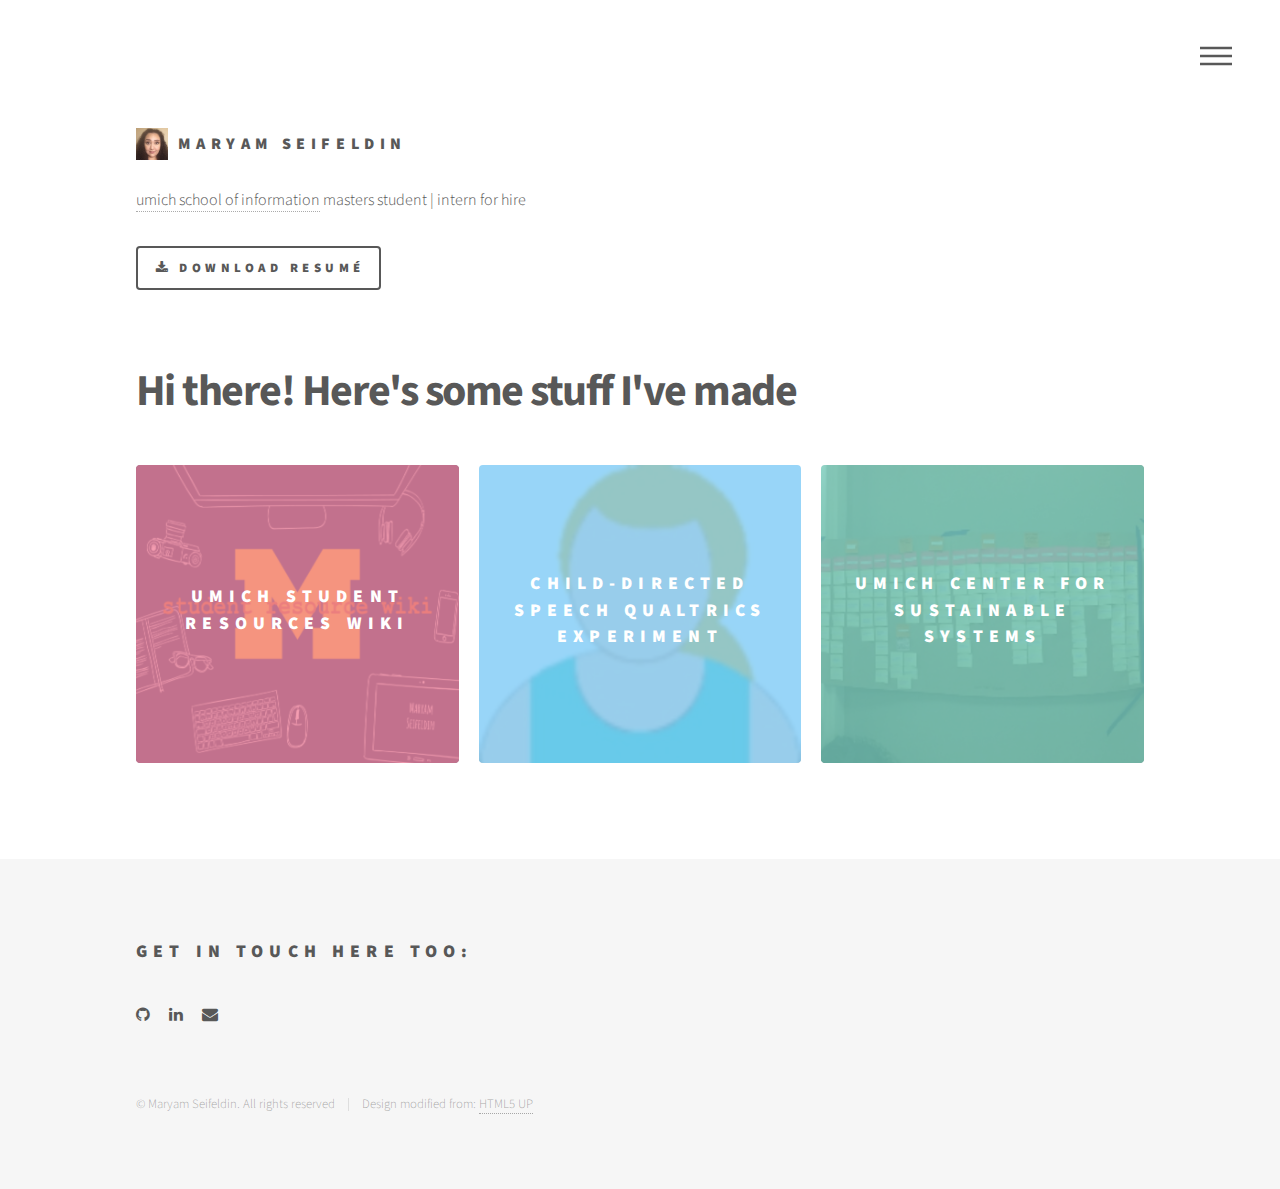
==== index.html @ 0b1c733e "cleanup" ====
<!DOCTYPE HTML>
<html lang="en">
	<head>
		<title>Maryam Seifeldin</title>
		<link rel="icon" href="images/headshot.ico" >
		<meta charset="utf-8" />
		<meta name="viewport" content="width=device-width, initial-scale=1, user-scalable=no" />
		<link rel="stylesheet" href="assets/css/main.css" />
		<noscript><link rel="stylesheet" href="assets/css/noscript.css" /></noscript>
	</head>
	<body class="is-preload">
		<!-- Wrapper -->
			<div id="wrapper">

				<!-- Header -->
					<header id="header">
						<div class="inner">

							<!-- Logo -->
								<a href="index.html" class="logo">
									<span class="symbol"><img src="images/headshot.jpg" alt="headshot of Maryam Seifeldin" /></span><span class="title">Maryam Seifeldin</span>
								</a>

							<!-- Nav -->
								<nav>
									<ul>
										<li><a href="#menu">Menu</a></li>
									</ul>
								</nav>

						</div>
					</header>

				<!-- Menu -->
					<nav id="menu">
						<h2>Menu</h2>
						<ul>
							<li><a href="index.html">Home</a></li>
							<li><a href="msticki.html">UMich Student Resources Wiki</a></li>
							<li><a href="qualtrics.html">Child-Directed Speech Qualtrics Experiment</a></li>
							<li><a href="contextual-inquiry.html">Umich Center For Sustainable Systems</a></li>
							<!-- <li><a href="elements.html">Elements</a></li> -->
						</ul>
					</nav>

				<!-- Main -->
					<div id="main">
						<div class="inner">
							<header>
								<p><a href="https://www.si.umich.edu/content/msi">umich school of information</a> masters student | intern for hire</p>
							</header>
							<header>
								<a href="docs/MaryamSeifeldinResume.pdf" class="button special icon fa-download">Download Resumé</a>
							</header>

					<h1>Hi there! Here's some stuff I've made<br /></h1>
							<section class="tiles">
								<article class="style1">
									<span class="image">
										<img src="images/MSticki.jpg" alt="image of University of Michigan Student Wiki prototype logo with decoration" />
									</span>
									<a href="msticki.html" target="_blank">
										<h2>UMich Student Resources Wiki</h2>
										<div class="content">
											<p>I designed a wiki to help students navigate their education.</p>
										</div>
									</a>
								</article>
								<article class="style2">
									<span class="image">
										<img src="images/girl2.jpg" alt="headshot image of illustrated girl icon" />
									</span>
									<a href="qualtrics.html" target="_blank">
										<h2>Child-Directed Speech Qualtrics Experiment</h2>
										<div class="content">
											<p>I designed an experiment in Qualtrics to test test how people process "kiddie talk" </p>
										</div>
									</a>
								</article>
								<article class="style3">
									<span class="image">
										<img src="images/affinitywall.jpg" alt="image of affinity wall, hierarchical organization of different colored sticky notes" />
									</span>
									<a href="contextual-inquiry.html" target="_blank">
										<h2>Umich Center For Sustainable Systems</h2>
										<div class="content">
											<p>I performed a contextual inquiry driven audit of a UMich research center with some fellow students</p>
										</div>
									</a>
								</article>
							</section>
						</div>
					</div>

				<!-- Footer -->
					<footer id="footer">
						<div class="inner">
							<section>
								<h2>Get in touch here too:</h2>
								<ul class="icons">
									<li><a href="https://github.com/mseifeldin" class="icon fa-github" aria-label= "github icon link"><span class="label">Github</span></a></li>
									<li><a href="https://www.linkedin.com/in/mseifeldin/" class="icon fa-linkedin" aria-label = "linkedin icon link"><span class="label">LinkedIn</span></a></li>
									<li><a href="mailto:mseifeld@umich.edu" class="icon fa-envelope" aria-label="email icon link"><span class="label">Email</span></a></li>
								</ul>
							</section>

							<ul class="copyright">
								<li>&copy; Maryam Seifeldin. All rights reserved</li><li>Design modified from: <a href="http://html5up.net">HTML5 UP</a></li>
							</ul>
						</div>
					</footer>

			</div>

		<!-- Scripts -->
			<script src="assets/js/jquery.min.js"></script>
			<script src="assets/js/browser.min.js"></script>
			<script src="assets/js/breakpoints.min.js"></script>
			<script src="assets/js/util.js"></script>
			<script src="assets/js/main.js"></script>

	</body>
</html>
---- assets/css/main.css ----
@import url(font-awesome.min.css);
@import url("https://fonts.googleapis.com/css?family=Source+Sans+Pro:300,700,900");

/*
	Phantom by HTML5 UP
	html5up.net | @ajlkn
	Free for personal and commercial use under the CCA 3.0 license (html5up.net/license)
*/

html, body, div, span, applet, object,
iframe, h1, h2, h3, h4, h5, h6, p, blockquote,
pre, a, abbr, acronym, address, big, cite,
code, del, dfn, em, img, ins, kbd, q, s, samp,
small, strike, strong, sub, sup, tt, var, b,
u, i, center, dl, dt, dd, ol, ul, li, fieldset,
form, label, legend, table, caption, tbody,
tfoot, thead, tr, th, td, article, aside,
canvas, details, embed, figure, figcaption,
footer, header, hgroup, menu, nav, output, ruby,
section, summary, time, mark, audio, video {
	margin: 0;
	padding: 0;
	border: 0;
	font-size: 100%;
	font: inherit;
	vertical-align: baseline;}

article, aside, details, figcaption, figure,
footer, header, hgroup, menu, nav, section {
	display: block;}

body {
	line-height: 1;
}

ol, ul {
	list-style: none;
}

blockquote, q {
	quotes: none;
}

	blockquote:before, blockquote:after, q:before, q:after {
		content: '';
		content: none;
	}

table {
	border-collapse: collapse;
	border-spacing: 0;
}

body {
	-webkit-text-size-adjust: none;
}

mark {
	background-color: transparent;
	color: inherit;
}

input::-moz-focus-inner {
	border: 0;
	padding: 0;
}

input, select, textarea {
	-moz-appearance: none;
	-webkit-appearance: none;
	-ms-appearance: none;
	appearance: none;
}
}
.offpage {
    position: absolute;
    left: -1000px;
}

/* Basic */

	@-ms-viewport {
		width: device-width;
	}

	body {
		-ms-overflow-style: scrollbar;
	}

	@media screen and (max-width: 480px) {

		html, body {
			min-width: 320px;
		}

	}

	html {
		box-sizing: border-box;
	}

	*, *:before, *:after {
		box-sizing: inherit;
	}

	body {
		background: #ffffff;
	}

		body.is-preload *, body.is-preload *:before, body.is-preload *:after {
			-moz-animation: none !important;
			-webkit-animation: none !important;
			-ms-animation: none !important;
			animation: none !important;
			-moz-transition: none !important;
			-webkit-transition: none !important;
			-ms-transition: none !important;
			transition: none !important;
		}

/* Type */

	body, input, select, textarea {
		color: #585858;
		font-family: "Source Sans Pro", Helvetica, sans-serif;
		font-size: 16pt;
		font-weight: 300;
		line-height: 1.75;
	}

		@media screen and (max-width: 1680px) {

			body, input, select, textarea {
				font-size: 14pt;
			}

		}

		@media screen and (max-width: 1280px) {

			body, input, select, textarea {
				font-size: 12pt;
			}

		}

	a {
		-moz-transition: border-bottom-color 0.2s ease, color 0.2s ease;
		-webkit-transition: border-bottom-color 0.2s ease, color 0.2s ease;
		-ms-transition: border-bottom-color 0.2s ease, color 0.2s ease;
		transition: border-bottom-color 0.2s ease, color 0.2s ease;
		text-decoration: none;
		color: #585858;
		border-bottom: dotted 1px rgba(88, 88, 88, 0.5);
	}

		a:hover {
			border-bottom-color: transparent;
			color: #f2849e !important;
		}

	strong, b {
		font-weight: 900;
	}

	em, i {
		font-style: italic;
	}

	p {
		margin: 0 0 2em 0;
	}

	h1 {
		font-size: 2.75em;
		font-weight: 700;
		line-height: 1.3;
		margin: 0 0 1em 0;
		letter-spacing: -0.035em;
	}

		h1 a {
			color: inherit;
		}

		@media screen and (max-width: 736px) {

			h1 {
				font-size: 2em;
				margin: 0 0 1em 0;
			}

		}

		@media screen and (max-width: 360px) {

			h1 {
				font-size: 1.75em;
			}

		}

	h2, h3, h4, h5, h6 {
		font-weight: 900;
		line-height: 1.5;
		margin: 0 0 2em 0;
		text-transform: uppercase;
		letter-spacing: 0.35em;
	}

		h2 a, h3 a, h4 a, h5 a, h6 a {
			color: inherit;
		}

	h2 {
		font-size: 1.1em;
	}

	h3 {
		font-size: 1em;
	}

	h4 {
		font-size: 0.8em;
	}

	h5 {
		font-size: 0.8em;
	}

	h6 {
		font-size: 0.8em;
	}

	@media screen and (max-width: 980px) {

		h1 br, h2 br, h3 br, h4 br, h5 br, h6 br {
			display: none;
		}

	}

	@media screen and (max-width: 736px) {

		h2 {
			font-size: 1em;
		}

		h3 {
			font-size: 0.8em;
		}

	}

	sub {
		font-size: 0.8em;
		position: relative;
		top: 0.5em;
	}

	sup {
		font-size: 0.8em;
		position: relative;
		top: -0.5em;
	}

	blockquote {
		border-left: solid 4px #c9c9c9;
		font-style: italic;
		margin: 0 0 2em 0;
		padding: 0.5em 0 0.5em 2em;
	}

	code {
		background: rgba(144, 144, 144, 0.075);
		border-radius: 4px;
		border: solid 1px #c9c9c9;
		font-family: "Courier New", monospace;
		font-size: 0.9em;
		margin: 0 0.25em;
		padding: 0.25em 0.65em;
	}

	pre {
		-webkit-overflow-scrolling: touch;
		font-family: "Courier New", monospace;
		font-size: 0.9em;
		margin: 0 0 2em 0;
	}

		pre code {
			display: block;
			line-height: 1.75;
			padding: 1em 1.5em;
			overflow-x: auto;
		}

	hr {
		border: 0;
		border-bottom: solid 1px #c9c9c9;
		margin: 2em 0;
	}

		hr.major {
			margin: 3em 0;
		}

	.align-left {
		text-align: left;
	}

	.align-center {
		text-align: center;
	}

	.align-right {
		text-align: right;
	}

/* Row */

	.row {
		display: flex;
		flex-wrap: wrap;
		box-sizing: border-box;
		align-items: stretch;
	}

		.row > * {
			box-sizing: border-box;
		}

		.row.gtr-uniform > * > :last-child {
			margin-bottom: 0;
		}

		.row.aln-left {
			justify-content: flex-start;
		}

		.row.aln-center {
			justify-content: center;
		}

		.row.aln-right {
			justify-content: flex-end;
		}

		.row.aln-top {
			align-items: flex-start;
		}

		.row.aln-middle {
			align-items: center;
		}

		.row.aln-bottom {
			align-items: flex-end;
		}

		.row > .imp {
			order: -1;
		}

		.row > .col-1 {
			width: 8.3333333333%;
		}

		.row > .off-1 {
			margin-left: 8.3333333333%;
		}

		.row > .col-2 {
			width: 16.6666666667%;
		}

		.row > .off-2 {
			margin-left: 16.6666666667%;
		}

		.row > .col-3 {
			width: 25%;
		}

		.row > .off-3 {
			margin-left: 25%;
		}

		.row > .col-4 {
			width: 33.3333333333%;
		}

		.row > .off-4 {
			margin-left: 33.3333333333%;
		}

		.row > .col-5 {
			width: 41.6666666667%;
		}

		.row > .off-5 {
			margin-left: 41.6666666667%;
		}

		.row > .col-6 {
			width: 50%;
		}

		.row > .off-6 {
			margin-left: 50%;
		}

		.row > .col-7 {
			width: 58.3333333333%;
		}

		.row > .off-7 {
			margin-left: 58.3333333333%;
		}

		.row > .col-8 {
			width: 66.6666666667%;
		}

		.row > .off-8 {
			margin-left: 66.6666666667%;
		}

		.row > .col-9 {
			width: 75%;
		}

		.row > .off-9 {
			margin-left: 75%;
		}

		.row > .col-10 {
			width: 83.3333333333%;
		}

		.row > .off-10 {
			margin-left: 83.3333333333%;
		}

		.row > .col-11 {
			width: 91.6666666667%;
		}

		.row > .off-11 {
			margin-left: 91.6666666667%;
		}

		.row > .col-12 {
			width: 100%;
		}

		.row > .off-12 {
			margin-left: 100%;
		}

		.row.gtr-0 {
			margin-top: 0;
			margin-left: 0em;
		}

			.row.gtr-0 > * {
				padding: 0 0 0 0em;
			}

			.row.gtr-0.gtr-uniform {
				margin-top: 0em;
			}

				.row.gtr-0.gtr-uniform > * {
					padding-top: 0em;
				}

		.row.gtr-25 {
			margin-top: 0;
			margin-left: -0.5em;
		}

			.row.gtr-25 > * {
				padding: 0 0 0 0.5em;
			}

			.row.gtr-25.gtr-uniform {
				margin-top: -0.5em;
			}

				.row.gtr-25.gtr-uniform > * {
					padding-top: 0.5em;
				}

		.row.gtr-50 {
			margin-top: 0;
			margin-left: -1em;
		}

			.row.gtr-50 > * {
				padding: 0 0 0 1em;
			}

			.row.gtr-50.gtr-uniform {
				margin-top: -1em;
			}

				.row.gtr-50.gtr-uniform > * {
					padding-top: 1em;
				}

		.row {
			margin-top: 0;
			margin-left: -2em;
		}

			.row > * {
				padding: 0 0 0 2em;
			}

			.row.gtr-uniform {
				margin-top: -2em;
			}

				.row.gtr-uniform > * {
					padding-top: 2em;
				}

		.row.gtr-150 {
			margin-top: 0;
			margin-left: -3em;
		}

			.row.gtr-150 > * {
				padding: 0 0 0 3em;
			}

			.row.gtr-150.gtr-uniform {
				margin-top: -3em;
			}

				.row.gtr-150.gtr-uniform > * {
					padding-top: 3em;
				}

		.row.gtr-200 {
			margin-top: 0;
			margin-left: -4em;
		}

			.row.gtr-200 > * {
				padding: 0 0 0 4em;
			}

			.row.gtr-200.gtr-uniform {
				margin-top: -4em;
			}

				.row.gtr-200.gtr-uniform > * {
					padding-top: 4em;
				}

		@media screen and (max-width: 1680px) {

			.row {
				display: flex;
				flex-wrap: wrap;
				box-sizing: border-box;
				align-items: stretch;
			}

				.row > * {
					box-sizing: border-box;
				}

				.row.gtr-uniform > * > :last-child {
					margin-bottom: 0;
				}

				.row.aln-left {
					justify-content: flex-start;
				}

				.row.aln-center {
					justify-content: center;
				}

				.row.aln-right {
					justify-content: flex-end;
				}

				.row.aln-top {
					align-items: flex-start;
				}

				.row.aln-middle {
					align-items: center;
				}

				.row.aln-bottom {
					align-items: flex-end;
				}

				.row > .imp-xlarge {
					order: -1;
				}

				.row > .col-1-xlarge {
					width: 8.3333333333%;
				}

				.row > .off-1-xlarge {
					margin-left: 8.3333333333%;
				}

				.row > .col-2-xlarge {
					width: 16.6666666667%;
				}

				.row > .off-2-xlarge {
					margin-left: 16.6666666667%;
				}

				.row > .col-3-xlarge {
					width: 25%;
				}

				.row > .off-3-xlarge {
					margin-left: 25%;
				}

				.row > .col-4-xlarge {
					width: 33.3333333333%;
				}

				.row > .off-4-xlarge {
					margin-left: 33.3333333333%;
				}

				.row > .col-5-xlarge {
					width: 41.6666666667%;
				}

				.row > .off-5-xlarge {
					margin-left: 41.6666666667%;
				}

				.row > .col-6-xlarge {
					width: 50%;
				}

				.row > .off-6-xlarge {
					margin-left: 50%;
				}

				.row > .col-7-xlarge {
					width: 58.3333333333%;
				}

				.row > .off-7-xlarge {
					margin-left: 58.3333333333%;
				}

				.row > .col-8-xlarge {
					width: 66.6666666667%;
				}

				.row > .off-8-xlarge {
					margin-left: 66.6666666667%;
				}

				.row > .col-9-xlarge {
					width: 75%;
				}

				.row > .off-9-xlarge {
					margin-left: 75%;
				}

				.row > .col-10-xlarge {
					width: 83.3333333333%;
				}

				.row > .off-10-xlarge {
					margin-left: 83.3333333333%;
				}

				.row > .col-11-xlarge {
					width: 91.6666666667%;
				}

				.row > .off-11-xlarge {
					margin-left: 91.6666666667%;
				}

				.row > .col-12-xlarge {
					width: 100%;
				}

				.row > .off-12-xlarge {
					margin-left: 100%;
				}

				.row.gtr-0 {
					margin-top: 0;
					margin-left: 0em;
				}

					.row.gtr-0 > * {
						padding: 0 0 0 0em;
					}

					.row.gtr-0.gtr-uniform {
						margin-top: 0em;
					}

						.row.gtr-0.gtr-uniform > * {
							padding-top: 0em;
						}

				.row.gtr-25 {
					margin-top: 0;
					margin-left: -0.5em;
				}

					.row.gtr-25 > * {
						padding: 0 0 0 0.5em;
					}

					.row.gtr-25.gtr-uniform {
						margin-top: -0.5em;
					}

						.row.gtr-25.gtr-uniform > * {
							padding-top: 0.5em;
						}

				.row.gtr-50 {
					margin-top: 0;
					margin-left: -1em;
				}

					.row.gtr-50 > * {
						padding: 0 0 0 1em;
					}

					.row.gtr-50.gtr-uniform {
						margin-top: -1em;
					}

						.row.gtr-50.gtr-uniform > * {
							padding-top: 1em;
						}

				.row {
					margin-top: 0;
					margin-left: -2em;
				}

					.row > * {
						padding: 0 0 0 2em;
					}

					.row.gtr-uniform {
						margin-top: -2em;
					}

						.row.gtr-uniform > * {
							padding-top: 2em;
						}

				.row.gtr-150 {
					margin-top: 0;
					margin-left: -3em;
				}

					.row.gtr-150 > * {
						padding: 0 0 0 3em;
					}

					.row.gtr-150.gtr-uniform {
						margin-top: -3em;
					}

						.row.gtr-150.gtr-uniform > * {
							padding-top: 3em;
						}

				.row.gtr-200 {
					margin-top: 0;
					margin-left: -4em;
				}

					.row.gtr-200 > * {
						padding: 0 0 0 4em;
					}

					.row.gtr-200.gtr-uniform {
						margin-top: -4em;
					}

						.row.gtr-200.gtr-uniform > * {
							padding-top: 4em;
						}

		}

		@media screen and (max-width: 1280px) {

			.row {
				display: flex;
				flex-wrap: wrap;
				box-sizing: border-box;
				align-items: stretch;
			}

				.row > * {
					box-sizing: border-box;
				}

				.row.gtr-uniform > * > :last-child {
					margin-bottom: 0;
				}

				.row.aln-left {
					justify-content: flex-start;
				}

				.row.aln-center {
					justify-content: center;
				}

				.row.aln-right {
					justify-content: flex-end;
				}

				.row.aln-top {
					align-items: flex-start;
				}

				.row.aln-middle {
					align-items: center;
				}

				.row.aln-bottom {
					align-items: flex-end;
				}

				.row > .imp-large {
					order: -1;
				}

				.row > .col-1-large {
					width: 8.3333333333%;
				}

				.row > .off-1-large {
					margin-left: 8.3333333333%;
				}

				.row > .col-2-large {
					width: 16.6666666667%;
				}

				.row > .off-2-large {
					margin-left: 16.6666666667%;
				}

				.row > .col-3-large {
					width: 25%;
				}

				.row > .off-3-large {
					margin-left: 25%;
				}

				.row > .col-4-large {
					width: 33.3333333333%;
				}

				.row > .off-4-large {
					margin-left: 33.3333333333%;
				}

				.row > .col-5-large {
					width: 41.6666666667%;
				}

				.row > .off-5-large {
					margin-left: 41.6666666667%;
				}

				.row > .col-6-large {
					width: 50%;
				}

				.row > .off-6-large {
					margin-left: 50%;
				}

				.row > .col-7-large {
					width: 58.3333333333%;
				}

				.row > .off-7-large {
					margin-left: 58.3333333333%;
				}

				.row > .col-8-large {
					width: 66.6666666667%;
				}

				.row > .off-8-large {
					margin-left: 66.6666666667%;
				}

				.row > .col-9-large {
					width: 75%;
				}

				.row > .off-9-large {
					margin-left: 75%;
				}

				.row > .col-10-large {
					width: 83.3333333333%;
				}

				.row > .off-10-large {
					margin-left: 83.3333333333%;
				}

				.row > .col-11-large {
					width: 91.6666666667%;
				}

				.row > .off-11-large {
					margin-left: 91.6666666667%;
				}

				.row > .col-12-large {
					width: 100%;
				}

				.row > .off-12-large {
					margin-left: 100%;
				}

				.row.gtr-0 {
					margin-top: 0;
					margin-left: 0em;
				}

					.row.gtr-0 > * {
						padding: 0 0 0 0em;
					}

					.row.gtr-0.gtr-uniform {
						margin-top: 0em;
					}

						.row.gtr-0.gtr-uniform > * {
							padding-top: 0em;
						}

				.row.gtr-25 {
					margin-top: 0;
					margin-left: -0.5em;
				}

					.row.gtr-25 > * {
						padding: 0 0 0 0.5em;
					}

					.row.gtr-25.gtr-uniform {
						margin-top: -0.5em;
					}

						.row.gtr-25.gtr-uniform > * {
							padding-top: 0.5em;
						}

				.row.gtr-50 {
					margin-top: 0;
					margin-left: -1em;
				}

					.row.gtr-50 > * {
						padding: 0 0 0 1em;
					}

					.row.gtr-50.gtr-uniform {
						margin-top: -1em;
					}

						.row.gtr-50.gtr-uniform > * {
							padding-top: 1em;
						}

				.row {
					margin-top: 0;
					margin-left: -2em;
				}

					.row > * {
						padding: 0 0 0 2em;
					}

					.row.gtr-uniform {
						margin-top: -2em;
					}

						.row.gtr-uniform > * {
							padding-top: 2em;
						}

				.row.gtr-150 {
					margin-top: 0;
					margin-left: -3em;
				}

					.row.gtr-150 > * {
						padding: 0 0 0 3em;
					}

					.row.gtr-150.gtr-uniform {
						margin-top: -3em;
					}

						.row.gtr-150.gtr-uniform > * {
							padding-top: 3em;
						}

				.row.gtr-200 {
					margin-top: 0;
					margin-left: -4em;
				}

					.row.gtr-200 > * {
						padding: 0 0 0 4em;
					}

					.row.gtr-200.gtr-uniform {
						margin-top: -4em;
					}

						.row.gtr-200.gtr-uniform > * {
							padding-top: 4em;
						}

		}

		@media screen and (max-width: 980px) {

			.row {
				display: flex;
				flex-wrap: wrap;
				box-sizing: border-box;
				align-items: stretch;
			}

				.row > * {
					box-sizing: border-box;
				}

				.row.gtr-uniform > * > :last-child {
					margin-bottom: 0;
				}

				.row.aln-left {
					justify-content: flex-start;
				}

				.row.aln-center {
					justify-content: center;
				}

				.row.aln-right {
					justify-content: flex-end;
				}

				.row.aln-top {
					align-items: flex-start;
				}

				.row.aln-middle {
					align-items: center;
				}

				.row.aln-bottom {
					align-items: flex-end;
				}

				.row > .imp-medium {
					order: -1;
				}

				.row > .col-1-medium {
					width: 8.3333333333%;
				}

				.row > .off-1-medium {
					margin-left: 8.3333333333%;
				}

				.row > .col-2-medium {
					width: 16.6666666667%;
				}

				.row > .off-2-medium {
					margin-left: 16.6666666667%;
				}

				.row > .col-3-medium {
					width: 25%;
				}

				.row > .off-3-medium {
					margin-left: 25%;
				}

				.row > .col-4-medium {
					width: 33.3333333333%;
				}

				.row > .off-4-medium {
					margin-left: 33.3333333333%;
				}

				.row > .col-5-medium {
					width: 41.6666666667%;
				}

				.row > .off-5-medium {
					margin-left: 41.6666666667%;
				}

				.row > .col-6-medium {
					width: 50%;
				}

				.row > .off-6-medium {
					margin-left: 50%;
				}

				.row > .col-7-medium {
					width: 58.3333333333%;
				}

				.row > .off-7-medium {
					margin-left: 58.3333333333%;
				}

				.row > .col-8-medium {
					width: 66.6666666667%;
				}

				.row > .off-8-medium {
					margin-left: 66.6666666667%;
				}

				.row > .col-9-medium {
					width: 75%;
				}

				.row > .off-9-medium {
					margin-left: 75%;
				}

				.row > .col-10-medium {
					width: 83.3333333333%;
				}

				.row > .off-10-medium {
					margin-left: 83.3333333333%;
				}

				.row > .col-11-medium {
					width: 91.6666666667%;
				}

				.row > .off-11-medium {
					margin-left: 91.6666666667%;
				}

				.row > .col-12-medium {
					width: 100%;
				}

				.row > .off-12-medium {
					margin-left: 100%;
				}

				.row.gtr-0 {
					margin-top: 0;
					margin-left: 0em;
				}

					.row.gtr-0 > * {
						padding: 0 0 0 0em;
					}

					.row.gtr-0.gtr-uniform {
						margin-top: 0em;
					}

						.row.gtr-0.gtr-uniform > * {
							padding-top: 0em;
						}

				.row.gtr-25 {
					margin-top: 0;
					margin-left: -0.375em;
				}

					.row.gtr-25 > * {
						padding: 0 0 0 0.375em;
					}

					.row.gtr-25.gtr-uniform {
						margin-top: -0.375em;
					}

						.row.gtr-25.gtr-uniform > * {
							padding-top: 0.375em;
						}

				.row.gtr-50 {
					margin-top: 0;
					margin-left: -0.75em;
				}

					.row.gtr-50 > * {
						padding: 0 0 0 0.75em;
					}

					.row.gtr-50.gtr-uniform {
						margin-top: -0.75em;
					}

						.row.gtr-50.gtr-uniform > * {
							padding-top: 0.75em;
						}

				.row {
					margin-top: 0;
					margin-left: -1.5em;
				}

					.row > * {
						padding: 0 0 0 1.5em;
					}

					.row.gtr-uniform {
						margin-top: -1.5em;
					}

						.row.gtr-uniform > * {
							padding-top: 1.5em;
						}

				.row.gtr-150 {
					margin-top: 0;
					margin-left: -2.25em;
				}

					.row.gtr-150 > * {
						padding: 0 0 0 2.25em;
					}

					.row.gtr-150.gtr-uniform {
						margin-top: -2.25em;
					}

						.row.gtr-150.gtr-uniform > * {
							padding-top: 2.25em;
						}

				.row.gtr-200 {
					margin-top: 0;
					margin-left: -3em;
				}

					.row.gtr-200 > * {
						padding: 0 0 0 3em;
					}

					.row.gtr-200.gtr-uniform {
						margin-top: -3em;
					}

						.row.gtr-200.gtr-uniform > * {
							padding-top: 3em;
						}

		}

		@media screen and (max-width: 736px) {

			.row {
				display: flex;
				flex-wrap: wrap;
				box-sizing: border-box;
				align-items: stretch;
			}

				.row > * {
					box-sizing: border-box;
				}

				.row.gtr-uniform > * > :last-child {
					margin-bottom: 0;
				}

				.row.aln-left {
					justify-content: flex-start;
				}

				.row.aln-center {
					justify-content: center;
				}

				.row.aln-right {
					justify-content: flex-end;
				}

				.row.aln-top {
					align-items: flex-start;
				}

				.row.aln-middle {
					align-items: center;
				}

				.row.aln-bottom {
					align-items: flex-end;
				}

				.row > .imp-small {
					order: -1;
				}

				.row > .col-1-small {
					width: 8.3333333333%;
				}

				.row > .off-1-small {
					margin-left: 8.3333333333%;
				}

				.row > .col-2-small {
					width: 16.6666666667%;
				}

				.row > .off-2-small {
					margin-left: 16.6666666667%;
				}

				.row > .col-3-small {
					width: 25%;
				}

				.row > .off-3-small {
					margin-left: 25%;
				}

				.row > .col-4-small {
					width: 33.3333333333%;
				}

				.row > .off-4-small {
					margin-left: 33.3333333333%;
				}

				.row > .col-5-small {
					width: 41.6666666667%;
				}

				.row > .off-5-small {
					margin-left: 41.6666666667%;
				}

				.row > .col-6-small {
					width: 50%;
				}

				.row > .off-6-small {
					margin-left: 50%;
				}

				.row > .col-7-small {
					width: 58.3333333333%;
				}

				.row > .off-7-small {
					margin-left: 58.3333333333%;
				}

				.row > .col-8-small {
					width: 66.6666666667%;
				}

				.row > .off-8-small {
					margin-left: 66.6666666667%;
				}

				.row > .col-9-small {
					width: 75%;
				}

				.row > .off-9-small {
					margin-left: 75%;
				}

				.row > .col-10-small {
					width: 83.3333333333%;
				}

				.row > .off-10-small {
					margin-left: 83.3333333333%;
				}

				.row > .col-11-small {
					width: 91.6666666667%;
				}

				.row > .off-11-small {
					margin-left: 91.6666666667%;
				}

				.row > .col-12-small {
					width: 100%;
				}

				.row > .off-12-small {
					margin-left: 100%;
				}

				.row.gtr-0 {
					margin-top: 0;
					margin-left: 0em;
				}

					.row.gtr-0 > * {
						padding: 0 0 0 0em;
					}

					.row.gtr-0.gtr-uniform {
						margin-top: 0em;
					}

						.row.gtr-0.gtr-uniform > * {
							padding-top: 0em;
						}

				.row.gtr-25 {
					margin-top: 0;
					margin-left: -0.25em;
				}

					.row.gtr-25 > * {
						padding: 0 0 0 0.25em;
					}

					.row.gtr-25.gtr-uniform {
						margin-top: -0.25em;
					}

						.row.gtr-25.gtr-uniform > * {
							padding-top: 0.25em;
						}

				.row.gtr-50 {
					margin-top: 0;
					margin-left: -0.5em;
				}

					.row.gtr-50 > * {
						padding: 0 0 0 0.5em;
					}

					.row.gtr-50.gtr-uniform {
						margin-top: -0.5em;
					}

						.row.gtr-50.gtr-uniform > * {
							padding-top: 0.5em;
						}

				.row {
					margin-top: 0;
					margin-left: -1em;
				}

					.row > * {
						padding: 0 0 0 1em;
					}

					.row.gtr-uniform {
						margin-top: -1em;
					}

						.row.gtr-uniform > * {
							padding-top: 1em;
						}

				.row.gtr-150 {
					margin-top: 0;
					margin-left: -1.5em;
				}

					.row.gtr-150 > * {
						padding: 0 0 0 1.5em;
					}

					.row.gtr-150.gtr-uniform {
						margin-top: -1.5em;
					}

						.row.gtr-150.gtr-uniform > * {
							padding-top: 1.5em;
						}

				.row.gtr-200 {
					margin-top: 0;
					margin-left: -2em;
				}

					.row.gtr-200 > * {
						padding: 0 0 0 2em;
					}

					.row.gtr-200.gtr-uniform {
						margin-top: -2em;
					}

						.row.gtr-200.gtr-uniform > * {
							padding-top: 2em;
						}

		}

		@media screen and (max-width: 480px) {

			.row {
				display: flex;
				flex-wrap: wrap;
				box-sizing: border-box;
				align-items: stretch;
			}

				.row > * {
					box-sizing: border-box;
				}

				.row.gtr-uniform > * > :last-child {
					margin-bottom: 0;
				}

				.row.aln-left {
					justify-content: flex-start;
				}

				.row.aln-center {
					justify-content: center;
				}

				.row.aln-right {
					justify-content: flex-end;
				}

				.row.aln-top {
					align-items: flex-start;
				}

				.row.aln-middle {
					align-items: center;
				}

				.row.aln-bottom {
					align-items: flex-end;
				}

				.row > .imp-xsmall {
					order: -1;
				}

				.row > .col-1-xsmall {
					width: 8.3333333333%;
				}

				.row > .off-1-xsmall {
					margin-left: 8.3333333333%;
				}

				.row > .col-2-xsmall {
					width: 16.6666666667%;
				}

				.row > .off-2-xsmall {
					margin-left: 16.6666666667%;
				}

				.row > .col-3-xsmall {
					width: 25%;
				}

				.row > .off-3-xsmall {
					margin-left: 25%;
				}

				.row > .col-4-xsmall {
					width: 33.3333333333%;
				}

				.row > .off-4-xsmall {
					margin-left: 33.3333333333%;
				}

				.row > .col-5-xsmall {
					width: 41.6666666667%;
				}

				.row > .off-5-xsmall {
					margin-left: 41.6666666667%;
				}

				.row > .col-6-xsmall {
					width: 50%;
				}

				.row > .off-6-xsmall {
					margin-left: 50%;
				}

				.row > .col-7-xsmall {
					width: 58.3333333333%;
				}

				.row > .off-7-xsmall {
					margin-left: 58.3333333333%;
				}

				.row > .col-8-xsmall {
					width: 66.6666666667%;
				}

				.row > .off-8-xsmall {
					margin-left: 66.6666666667%;
				}

				.row > .col-9-xsmall {
					width: 75%;
				}

				.row > .off-9-xsmall {
					margin-left: 75%;
				}

				.row > .col-10-xsmall {
					width: 83.3333333333%;
				}

				.row > .off-10-xsmall {
					margin-left: 83.3333333333%;
				}

				.row > .col-11-xsmall {
					width: 91.6666666667%;
				}

				.row > .off-11-xsmall {
					margin-left: 91.6666666667%;
				}

				.row > .col-12-xsmall {
					width: 100%;
				}

				.row > .off-12-xsmall {
					margin-left: 100%;
				}

				.row.gtr-0 {
					margin-top: 0;
					margin-left: 0em;
				}

					.row.gtr-0 > * {
						padding: 0 0 0 0em;
					}

					.row.gtr-0.gtr-uniform {
						margin-top: 0em;
					}

						.row.gtr-0.gtr-uniform > * {
							padding-top: 0em;
						}

				.row.gtr-25 {
					margin-top: 0;
					margin-left: -0.25em;
				}

					.row.gtr-25 > * {
						padding: 0 0 0 0.25em;
					}

					.row.gtr-25.gtr-uniform {
						margin-top: -0.25em;
					}

						.row.gtr-25.gtr-uniform > * {
							padding-top: 0.25em;
						}

				.row.gtr-50 {
					margin-top: 0;
					margin-left: -0.5em;
				}

					.row.gtr-50 > * {
						padding: 0 0 0 0.5em;
					}

					.row.gtr-50.gtr-uniform {
						margin-top: -0.5em;
					}

						.row.gtr-50.gtr-uniform > * {
							padding-top: 0.5em;
						}

				.row {
					margin-top: 0;
					margin-left: -1em;
				}

					.row > * {
						padding: 0 0 0 1em;
					}

					.row.gtr-uniform {
						margin-top: -1em;
					}

						.row.gtr-uniform > * {
							padding-top: 1em;
						}

				.row.gtr-150 {
					margin-top: 0;
					margin-left: -1.5em;
				}

					.row.gtr-150 > * {
						padding: 0 0 0 1.5em;
					}

					.row.gtr-150.gtr-uniform {
						margin-top: -1.5em;
					}

						.row.gtr-150.gtr-uniform > * {
							padding-top: 1.5em;
						}

				.row.gtr-200 {
					margin-top: 0;
					margin-left: -2em;
				}

					.row.gtr-200 > * {
						padding: 0 0 0 2em;
					}

					.row.gtr-200.gtr-uniform {
						margin-top: -2em;
					}

						.row.gtr-200.gtr-uniform > * {
							padding-top: 2em;
						}

		}

/* Section/Article */

	section.special, article.special {
		text-align: center;
	}

	header p {
		margin-top: -1em;
	}

	@media screen and (max-width: 736px) {

		header p {
			margin-top: 0;
		}

	}

/* Icon */

	.icon {
		text-decoration: none;
		border-bottom: none;
		position: relative;
	}

		.icon:before {
			-moz-osx-font-smoothing: grayscale;
			-webkit-font-smoothing: antialiased;
			font-family: FontAwesome;
			font-style: normal;
			font-weight: normal;
			text-transform: none !important;
		}

		.icon > .label {
			display: none;
		}

		.icon.style2 {
			-moz-transition: background-color 0.2s ease-in-out, color 0.2s ease-in-out, border-color 0.2s ease-in-out;
			-webkit-transition: background-color 0.2s ease-in-out, color 0.2s ease-in-out, border-color 0.2s ease-in-out;
			-ms-transition: background-color 0.2s ease-in-out, color 0.2s ease-in-out, border-color 0.2s ease-in-out;
			transition: background-color 0.2s ease-in-out, color 0.2s ease-in-out, border-color 0.2s ease-in-out;
			background-color: transparent;
			border: solid 1px #c9c9c9;
			border-radius: 4px;
			width: 2.65em;
			height: 2.65em;
			display: inline-block;
			text-align: center;
			line-height: 2.65em;
			color: inherit;
		}

			.icon.style2:before {
				font-size: 1.1em;
			}

			.icon.style2:hover {
				color: #f2849e;
				border-color: #f2849e;
			}

			.icon.style2:active {
				background-color: rgba(242, 132, 158, 0.1);
			}

/* List */

	ol {
		list-style: decimal;
		margin: 0 0 2em 0;
		padding-left: 1.25em;
	}

		ol li {
			padding-left: 0.25em;
		}

	ul {
		list-style: disc;
		margin: 0 0 2em 0;
		padding-left: 1em;
	}

		ul li {
			padding-left: 0.5em;
		}

		ul.alt {
			list-style: none;
			padding-left: 0;
		}

			ul.alt li {
				border-top: solid 1px #c9c9c9;
				padding: 0.5em 0;
			}

				ul.alt li:first-child {
					border-top: 0;
					padding-top: 0;
				}

	dl {
		margin: 0 0 2em 0;
	}

		dl dt {
			display: block;
			font-weight: 900;
			margin: 0 0 1em 0;
		}

		dl dd {
			margin-left: 2em;
		}

/* Actions */

	ul.actions {
		display: -moz-flex;
		display: -webkit-flex;
		display: -ms-flex;
		display: flex;
		cursor: default;
		list-style: none;
		margin-left: -1em;
		padding-left: 0;
	}

		ul.actions li {
			padding: 0 0 0 1em;
			vertical-align: middle;
		}

		ul.actions.special {
			-moz-justify-content: center;
			-webkit-justify-content: center;
			-ms-justify-content: center;
			justify-content: center;
			width: 100%;
			margin-left: 0;
		}

			ul.actions.special li:first-child {
				padding-left: 0;
			}

		ul.actions.stacked {
			-moz-flex-direction: column;
			-webkit-flex-direction: column;
			-ms-flex-direction: column;
			flex-direction: column;
			margin-left: 0;
		}

			ul.actions.stacked li {
				padding: 1.3em 0 0 0;
			}

				ul.actions.stacked li:first-child {
					padding-top: 0;
				}

		ul.actions.fit {
			width: calc(100% + 1em);
		}

			ul.actions.fit li {
				-moz-flex-grow: 1;
				-webkit-flex-grow: 1;
				-ms-flex-grow: 1;
				flex-grow: 1;
				-moz-flex-shrink: 1;
				-webkit-flex-shrink: 1;
				-ms-flex-shrink: 1;
				flex-shrink: 1;
				width: 100%;
			}

				ul.actions.fit li > * {
					width: 100%;
				}

			ul.actions.fit.stacked {
				width: 100%;
			}

		@media screen and (max-width: 480px) {

			ul.actions:not(.fixed) {
				-moz-flex-direction: column;
				-webkit-flex-direction: column;
				-ms-flex-direction: column;
				flex-direction: column;
				margin-left: 0;
				width: 100% !important;
			}

				ul.actions:not(.fixed) li {
					-moz-flex-grow: 1;
					-webkit-flex-grow: 1;
					-ms-flex-grow: 1;
					flex-grow: 1;
					-moz-flex-shrink: 1;
					-webkit-flex-shrink: 1;
					-ms-flex-shrink: 1;
					flex-shrink: 1;
					padding: 1em 0 0 0;
					text-align: center;
					width: 100%;
				}

					ul.actions:not(.fixed) li > * {
						width: 100%;
					}

					ul.actions:not(.fixed) li:first-child {
						padding-top: 0;
					}

					ul.actions:not(.fixed) li input[type="submit"],
					ul.actions:not(.fixed) li input[type="reset"],
					ul.actions:not(.fixed) li input[type="button"],
					ul.actions:not(.fixed) li button,
					ul.actions:not(.fixed) li .button {
						width: 100%;
					}

						ul.actions:not(.fixed) li input[type="submit"].icon:before,
						ul.actions:not(.fixed) li input[type="reset"].icon:before,
						ul.actions:not(.fixed) li input[type="button"].icon:before,
						ul.actions:not(.fixed) li button.icon:before,
						ul.actions:not(.fixed) li .button.icon:before {
							margin-left: -0.5rem;
						}

		}

/* Icons */

	ul.icons {
		cursor: default;
		list-style: none;
		padding-left: 0;
		margin: -1em 0 2em -1em;
	}

		ul.icons li {
			display: inline-block;
			padding: 1em 0 0 1em;
		}

/* Form */

	form {
		margin: 0 0 2em 0;
		overflow-x: hidden;
	}

		form > :last-child {
			margin-bottom: 0;
		}

		form > .fields {
			display: -moz-flex;
			display: -webkit-flex;
			display: -ms-flex;
			display: flex;
			-moz-flex-wrap: wrap;
			-webkit-flex-wrap: wrap;
			-ms-flex-wrap: wrap;
			flex-wrap: wrap;
			width: calc(100% + 3em);
			margin: -1.5em 0 2em -1.5em;
		}

			form > .fields > .field {
				-moz-flex-grow: 0;
				-webkit-flex-grow: 0;
				-ms-flex-grow: 0;
				flex-grow: 0;
				-moz-flex-shrink: 0;
				-webkit-flex-shrink: 0;
				-ms-flex-shrink: 0;
				flex-shrink: 0;
				padding: 1.5em 0 0 1.5em;
				width: calc(100% - 1.5em);
			}

				form > .fields > .field.half {
					width: calc(50% - 0.75em);
				}

				form > .fields > .field.third {
					width: calc(100%/3 - 0.5em);
				}

				form > .fields > .field.quarter {
					width: calc(25% - 0.375em);
				}

		@media screen and (max-width: 480px) {

			form > .fields {
				width: calc(100% + 3em);
				margin: -1.5em 0 2em -1.5em;
			}

				form > .fields > .field {
					padding: 1.5em 0 0 1.5em;
					width: calc(100% - 1.5em);
				}

					form > .fields > .field.half {
						width: calc(100% - 1.5em);
					}

					form > .fields > .field.third {
						width: calc(100% - 1.5em);
					}

					form > .fields > .field.quarter {
						width: calc(100% - 1.5em);
					}

		}

	label {
		display: block;
		font-size: 0.9em;
		font-weight: 900;
		margin: 0 0 1em 0;
	}

	input[type="text"],
	input[type="password"],
	input[type="email"],
	input[type="tel"],
	select,
	textarea {
		-moz-appearance: none;
		-webkit-appearance: none;
		-ms-appearance: none;
		appearance: none;
		background-color: transparent;
		border: none;
		border-radius: 0;
		border-bottom: solid 1px #c9c9c9;
		color: inherit;
		display: block;
		outline: 0;
		padding: 0;
		text-decoration: none;
		width: 100%;
	}

		input[type="text"]:invalid,
		input[type="password"]:invalid,
		input[type="email"]:invalid,
		input[type="tel"]:invalid,
		select:invalid,
		textarea:invalid {
			box-shadow: none;
		}

		input[type="text"]:focus,
		input[type="password"]:focus,
		input[type="email"]:focus,
		input[type="tel"]:focus,
		select:focus,
		textarea:focus {
			border-bottom-color: #f2849e;
			box-shadow: inset 0 -1px 0 0 #f2849e;
		}

	select {
		background-image: url("data:image/svg+xml;charset=utf8,%3Csvg xmlns='http://www.w3.org/2000/svg' width='40' height='40' preserveAspectRatio='none' viewBox='0 0 40 40'%3E%3Cpath d='M9.4,12.3l10.4,10.4l10.4-10.4c0.2-0.2,0.5-0.4,0.9-0.4c0.3,0,0.6,0.1,0.9,0.4l3.3,3.3c0.2,0.2,0.4,0.5,0.4,0.9 c0,0.4-0.1,0.6-0.4,0.9L20.7,31.9c-0.2,0.2-0.5,0.4-0.9,0.4c-0.3,0-0.6-0.1-0.9-0.4L4.3,17.3c-0.2-0.2-0.4-0.5-0.4-0.9 c0-0.4,0.1-0.6,0.4-0.9l3.3-3.3c0.2-0.2,0.5-0.4,0.9-0.4S9.1,12.1,9.4,12.3z' fill='%23c9c9c9' /%3E%3C/svg%3E");
		background-size: 1.25rem;
		background-repeat: no-repeat;
		background-position: calc(100% - 1rem) center;
		height: 3em;
		padding-right: 3em;
		text-overflow: ellipsis;
	}

		select option {
			background: #ffffff;
		}

		select:focus::-ms-value {
			background-color: transparent;
		}

		select::-ms-expand {
			display: none;
		}

	input[type="text"],
	input[type="password"],
	input[type="email"],
	select {
		height: 3em;
	}

	textarea {
		padding: 0;
		min-height: 3.75em;
	}

	input[type="checkbox"],
	input[type="radio"] {
		-moz-appearance: none;
		-webkit-appearance: none;
		-ms-appearance: none;
		appearance: none;
		display: block;
		float: left;
		margin-right: -2em;
		opacity: 0;
		width: 1em;
		z-index: -1;
	}

		input[type="checkbox"] + label,
		input[type="radio"] + label {
			text-decoration: none;
			color: #585858;
			cursor: pointer;
			display: inline-block;
			font-size: 1em;
			font-weight: 300;
			padding-left: 2.55em;
			padding-right: 0.75em;
			position: relative;
		}

			input[type="checkbox"] + label:before,
			input[type="radio"] + label:before {
				-moz-osx-font-smoothing: grayscale;
				-webkit-font-smoothing: antialiased;
				font-family: FontAwesome;
				font-style: normal;
				font-weight: normal;
				text-transform: none !important;
			}

			input[type="checkbox"] + label:before,
			input[type="radio"] + label:before {
				border-radius: 4px;
				border: solid 1px #c9c9c9;
				content: '';
				display: inline-block;
				height: 1.8em;
				left: 0;
				line-height: 1.725em;
				position: absolute;
				text-align: center;
				top: 0;
				width: 1.8em;
			}

		input[type="checkbox"]:checked + label:before,
		input[type="radio"]:checked + label:before {
			background: #585858;
			border-color: #585858;
			color: #ffffff;
			content: '\f00c';
		}

		input[type="checkbox"]:focus + label:before,
		input[type="radio"]:focus + label:before {
			border-color: #f2849e;
			box-shadow: 0 0 0 1px #f2849e;
		}

	input[type="checkbox"] + label:before {
		border-radius: 4px;
	}

	input[type="radio"] + label:before {
		border-radius: 100%;
	}

/* Box */

	.box {
		border-radius: 4px;
		border: solid 1px #c9c9c9;
		margin-bottom: 2em;
		padding: 1.5em;
	}

		.box > :last-child,
		.box > :last-child > :last-child,
		.box > :last-child > :last-child > :last-child {
			margin-bottom: 0;
		}

		.box.alt {
			border: 0;
			border-radius: 0;
			padding: 0;
		}

/* Image */

	.image {
		border-radius: 4px;
		border: 0;
		display: inline-block;
		position: relative;
	}

		.image img {
			border-radius: 4px;
			display: block;
		}

		.image.left, .image.right {
			max-width: 40%;
		}

			.image.left img, .image.right img {
				width: 100%;
			}

		.image.left {
			float: left;
			padding: 0 1.5em 1em 0;
			top: 0.25em;
		}

		.image.right {
			float: right;
			padding: 0 0 1em 1.5em;
			top: 0.25em;
		}

		.image.fit {
			display: block;
			margin: 0 0 2em 0;
			width: 100%;
		}

			.image.fit img {
				width: 100%;
			}

		.image.main {
			display: block;
			margin: 0 0 3em 0;
			width: 100%;
		}

			.image.main img {
				width: 100%;
			}

			@media screen and (max-width: 736px) {

				.image.main {
					margin: 0 0 2em 0;
				}

			}

/* Table */

	.table-wrapper {
		-webkit-overflow-scrolling: touch;
		overflow-x: auto;
	}

	table {
		margin: 0 0 2em 0;
		width: 100%;
	}

		table tbody tr {
			border: solid 1px #c9c9c9;
			border-left: 0;
			border-right: 0;
		}

			table tbody tr:nth-child(2n + 1) {
				background-color: rgba(144, 144, 144, 0.075);
			}

		table td {
			padding: 0.75em 0.75em;
		}

		table th {
			font-size: 0.9em;
			font-weight: 900;
			padding: 0 0.75em 0.75em 0.75em;
			text-align: left;
		}

		table thead {
			border-bottom: solid 2px #c9c9c9;
		}

		table tfoot {
			border-top: solid 2px #c9c9c9;
		}

		table.alt {
			border-collapse: separate;
		}

			table.alt tbody tr td {
				border: solid 1px #c9c9c9;
				border-left-width: 0;
				border-top-width: 0;
			}

				table.alt tbody tr td:first-child {
					border-left-width: 1px;
				}

			table.alt tbody tr:first-child td {
				border-top-width: 1px;
			}

			table.alt thead {
				border-bottom: 0;
			}

			table.alt tfoot {
				border-top: 0;
			}

/* Button */

	input[type="submit"],
	input[type="reset"],
	input[type="button"],
	button,
	.button {
		-moz-appearance: none;
		-webkit-appearance: none;
		-ms-appearance: none;
		appearance: none;
		-moz-transition: background-color 0.2s ease-in-out, color 0.2s ease-in-out, box-shadow 0.2s ease-in-out;
		-webkit-transition: background-color 0.2s ease-in-out, color 0.2s ease-in-out, box-shadow 0.2s ease-in-out;
		-ms-transition: background-color 0.2s ease-in-out, color 0.2s ease-in-out, box-shadow 0.2s ease-in-out;
		transition: background-color 0.2s ease-in-out, color 0.2s ease-in-out, box-shadow 0.2s ease-in-out;
		background-color: transparent;
		border-radius: 4px;
		border: 0;
		box-shadow: inset 0 0 0 2px #585858;
		color: #585858 !important;
		cursor: pointer;
		display: inline-block;
		font-size: 0.8em;
		font-weight: 900;
		height: 3.5em;
		letter-spacing: 0.35em;
		line-height: 3.45em;
		overflow: hidden;
		padding: 0 1.25em 0 1.6em;
		text-align: center;
		text-decoration: none;
		text-overflow: ellipsis;
		text-transform: uppercase;
		white-space: nowrap;
		margin: 0 0 5em 0;
	}

		input[type="submit"].icon:before,
		input[type="reset"].icon:before,
		input[type="button"].icon:before,
		button.icon:before,
		.button.icon:before {
			margin-right: 0.5em;
		}

		input[type="submit"].fit,
		input[type="reset"].fit,
		input[type="button"].fit,
		button.fit,
		.button.fit {
			width: 100%;
		}

		input[type="submit"]:hover,
		input[type="reset"]:hover,
		input[type="button"]:hover,
		button:hover,
		.button:hover {
			color: #f2849e !important;
			box-shadow: inset 0 0 0 2px #f2849e;
		}

		input[type="submit"]:active,
		input[type="reset"]:active,
		input[type="button"]:active,
		button:active,
		.button:active {
			background-color: rgba(242, 132, 158, 0.1);
		}

		input[type="submit"].small,
		input[type="reset"].small,
		input[type="button"].small,
		button.small,
		.button.small {
			font-size: 0.6em;
		}

		input[type="submit"].large,
		input[type="reset"].large,
		input[type="button"].large,
		button.large,
		.button.large {
			font-size: 1em;
		}

		input[type="submit"].primary,
		input[type="reset"].primary,
		input[type="button"].primary,
		button.primary,
		.button.primary {
			box-shadow: none;
			background-color: #585858;
			color: #ffffff !important;
		}

			input[type="submit"].primary:hover,
			input[type="reset"].primary:hover,
			input[type="button"].primary:hover,
			button.primary:hover,
			.button.primary:hover {
				background-color: #f2849e;
			}

			input[type="submit"].primary:active,
			input[type="reset"].primary:active,
			input[type="button"].primary:active,
			button.primary:active,
			.button.primary:active {
				background-color: #ee5f81;
			}

		input[type="submit"].disabled, input[type="submit"]:disabled,
		input[type="reset"].disabled,
		input[type="reset"]:disabled,
		input[type="button"].disabled,
		input[type="button"]:disabled,
		button.disabled,
		button:disabled,
		.button.disabled,
		.button:disabled {
			pointer-events: none;
			opacity: 0.25;
		}

/* Tiles */

	.tiles {
		display: -moz-flex;
		display: -webkit-flex;
		display: -ms-flex;
		display: flex;
		-moz-flex-wrap: wrap;
		-webkit-flex-wrap: wrap;
		-ms-flex-wrap: wrap;
		flex-wrap: wrap;
		postiion: relative;
		margin: -2.5em 0 0 -2.5em;
	}

		.tiles article {
			-moz-transition: -moz-transform 0.5s ease, opacity 0.5s ease;
			-webkit-transition: -webkit-transform 0.5s ease, opacity 0.5s ease;
			-ms-transition: -ms-transform 0.5s ease, opacity 0.5s ease;
			transition: transform 0.5s ease, opacity 0.5s ease;
			position: relative;
			width: calc(33.3333333333% - 2.5em);
			margin: 2.5em 0 0 2.5em;
		}

			.tiles article > .image {
				-moz-transition: -moz-transform 0.5s ease;
				-webkit-transition: -webkit-transform 0.5s ease;
				-ms-transition: -ms-transform 0.5s ease;
				transition: transform 0.5s ease;
				position: relative;
				display: block;
				width: 100%;
				border-radius: 4px;
				overflow: hidden;
			}

				.tiles article > .image img {
					display: block;
					width: 100%;
				}

				.tiles article > .image:before {
					pointer-events: none;
					-moz-transition: background-color 0.5s ease, opacity 0.5s ease;
					-webkit-transition: background-color 0.5s ease, opacity 0.5s ease;
					-ms-transition: background-color 0.5s ease, opacity 0.5s ease;
					transition: background-color 0.5s ease, opacity 0.5s ease;
					content: '';
					display: block;
					position: absolute;
					top: 0;
					left: 0;
					width: 100%;
					height: 100%;
					opacity: 1.0;
					z-index: 1;
					opacity: 0.8;
				}

				.tiles article > .image:after {
					pointer-events: none;
					-moz-transition: opacity 0.5s ease;
					-webkit-transition: opacity 0.5s ease;
					-ms-transition: opacity 0.5s ease;
					transition: opacity 0.5s ease;
					content: '';
					display: block;
					position: absolute;
					top: 0;
					left: 0;
					width: 100%;
					height: 100%;
					/*background-image: url("data:image/svg+xml;charset=utf8,%3Csvg xmlns='http://www.w3.org/2000/svg' width='100' height='100' viewBox='0 0 100 100' preserveAspectRatio='none'%3E%3Cstyle%3Eline %7B stroke-width: 0.25px%3B stroke: %23ffffff%3B %7D%3C/style%3E%3Cline x1='0' y1='0' x2='100' y2='100' /%3E%3Cline x1='100' y1='0' x2='0' y2='100' /%3E%3C/svg%3E");*/
					background-position: center;
					background-repeat: no-repeat;
					background-size: 100% 100%;
					opacity: 0.25;
					z-index: 2;
				}

			.tiles article > a {
				display: -moz-flex;
				display: -webkit-flex;
				display: -ms-flex;
				display: flex;
				-moz-flex-direction: column;
				-webkit-flex-direction: column;
				-ms-flex-direction: column;
				flex-direction: column;
				-moz-align-items: center;
				-webkit-align-items: center;
				-ms-align-items: center;
				align-items: center;
				-moz-justify-content: center;
				-webkit-justify-content: center;
				-ms-justify-content: center;
				justify-content: center;
				-moz-transition: background-color 0.5s ease, -moz-transform 0.5s ease;
				-webkit-transition: background-color 0.5s ease, -webkit-transform 0.5s ease;
				-ms-transition: background-color 0.5s ease, -ms-transform 0.5s ease;
				transition: background-color 0.5s ease, transform 0.5s ease;
				position: absolute;
				top: 0;
				left: 0;
				width: 100%;
				height: 100%;
				padding: 1em;
				border-radius: 4px;
				border-bottom: 0;
				color: #ffffff;
				text-align: center;
				text-decoration: none;
				z-index: 3;
			}

				.tiles article > a > :last-child {
					margin: 0;
				}

				.tiles article > a:hover {
					color: #ffffff !important;
				}

				.tiles article > a h2 {
					margin: 0;
				}

				.tiles article > a .content {
					-moz-transition: max-height 0.5s ease, opacity 0.5s ease;
					-webkit-transition: max-height 0.5s ease, opacity 0.5s ease;
					-ms-transition: max-height 0.5s ease, opacity 0.5s ease;
					transition: max-height 0.5s ease, opacity 0.5s ease;
					width: 100%;
					max-height: 0;
					line-height: 1.5;
					margin-top: 0.35em;
					opacity: 0;
				}

					.tiles article > a .content > :last-child {
						margin-bottom: 0;
					}

			.tiles article.style1 > .image:before {
				background-color: #f2849e;
			}

			.tiles article.style2 > .image:before {
				background-color: #7ecaf6;
			}

			.tiles article.style3 > .image:before {
				background-color: #7bd0c1;
			}

			.tiles article.style4 > .image:before {
				background-color: #c75b9b;
			}

			.tiles article.style5 > .image:before {
				background-color: #ae85ca;
			}

			.tiles article.style6 > .image:before {
				background-color: #8499e7;
			}

			body:not(.is-touch) .tiles article:hover > .image {
				-moz-transform: scale(1.1);
				-webkit-transform: scale(1.1);
				-ms-transform: scale(1.1);
				transform: scale(1.1);
			}

				body:not(.is-touch) .tiles article:hover > .image:before {
					background-color: #333333;
					opacity: 0.35;
				}

				body:not(.is-touch) .tiles article:hover > .image:after {
					opacity: 0;
				}

			body:not(.is-touch) .tiles article:hover .content {
				max-height: 15em;
				opacity: 1;
			}

		* + .tiles {
			margin-top: 2em;
		}

		body.is-preload .tiles article {
			-moz-transform: scale(0.9);
			-webkit-transform: scale(0.9);
			-ms-transform: scale(0.9);
			transform: scale(0.9);
			opacity: 0;
		}

		body.is-touch .tiles article .content {
			max-height: 15em;
			opacity: 1;
		}

		@media screen and (max-width: 1280px) {

			.tiles {
				margin: -1.25em 0 0 -1.25em;
			}

				.tiles article {
					width: calc(33.3333333333% - 1.25em);
					margin: 1.25em 0 0 1.25em;
				}

		}

		@media screen and (max-width: 980px) {

			.tiles {
				margin: -2.5em 0 0 -2.5em;
			}

				.tiles article {
					width: calc(50% - 2.5em);
					margin: 2.5em 0 0 2.5em;
				}

		}

		@media screen and (max-width: 736px) {

			.tiles {
				margin: -1.25em 0 0 -1.25em;
			}

				.tiles article {
					width: calc(50% - 1.25em);
					margin: 1.25em 0 0 1.25em;
				}

					.tiles article:hover > .image {
						-moz-transform: scale(1.0);
						-webkit-transform: scale(1.0);
						-ms-transform: scale(1.0);
						transform: scale(1.0);
					}

		}

		@media screen and (max-width: 480px) {

			.tiles {
				margin: 0;
			}

				.tiles article {
					width: 100%;
					margin: 1.25em 0 0 0;
				}

		}

/* Header */

	#header {
		padding: 8em 0 0.1em 0 ;
	}

		#header .logo {
			display: block;
			border-bottom: 0;
			color: inherit;
			font-weight: 900;
			letter-spacing: 0.35em;
			margin: 0 0 2.5em 0;
			text-decoration: none;
			text-transform: uppercase;
			display: inline-block;
		}

			#header .logo > * {
				display: inline-block;
				vertical-align: middle;
			}

			#header .logo .symbol {
				margin-right: 0.65em;
			}

				#header .logo .symbol img {
					display: block;
					width: 2em;
					height: 2em;
				}

		#header nav {
			position: fixed;
			right: 2em;
			top: 2em;
			z-index: 10000;
		}

			#header nav ul {
				display: -moz-flex;
				display: -webkit-flex;
				display: -ms-flex;
				display: flex;
				-moz-align-items: center;
				-webkit-align-items: center;
				-ms-align-items: center;
				align-items: center;
				list-style: none;
				margin: 0;
				padding: 0;
			}

				#header nav ul li {
					display: block;
					padding: 0;
				}

					#header nav ul li a {
						display: block;
						position: relative;
						height: 3em;
						line-height: 3em;
						padding: 0 1.5em;
						background-color: rgba(255, 255, 255, 0.5);
						border-radius: 4px;
						border: 0;
						font-size: 0.8em;
						font-weight: 900;
						letter-spacing: 0.35em;
						text-transform: uppercase;
					}

					#header nav ul li a[href="#menu"] {
						-webkit-tap-highlight-color: transparent;
						width: 4em;
						text-indent: 4em;
						font-size: 1em;
						overflow: hidden;
						padding: 0;
						white-space: nowrap;
					}

						#header nav ul li a[href="#menu"]:before, #header nav ul li a[href="#menu"]:after {
							-moz-transition: opacity 0.2s ease;
							-webkit-transition: opacity 0.2s ease;
							-ms-transition: opacity 0.2s ease;
							transition: opacity 0.2s ease;
							content: '';
							display: block;
							position: absolute;
							top: 0;
							left: 0;
							width: 100%;
							height: 100%;
							background-position: center;
							background-repeat: no-repeat;
							background-size: 2em 2em;
						}

						#header nav ul li a[href="#menu"]:before {
							background-image: url("data:image/svg+xml;charset=utf8,%3Csvg xmlns='http://www.w3.org/2000/svg' width='100' height='100' viewBox='0 0 100 100' preserveAspectRatio='none'%3E%3Cstyle%3Eline %7B stroke-width: 8px%3B stroke: %23f2849e%3B %7D%3C/style%3E%3Cline x1='0' y1='25' x2='100' y2='25' /%3E%3Cline x1='0' y1='50' x2='100' y2='50' /%3E%3Cline x1='0' y1='75' x2='100' y2='75' /%3E%3C/svg%3E");
							opacity: 0;
						}

						#header nav ul li a[href="#menu"]:after {
							background-image: url("data:image/svg+xml;charset=utf8,%3Csvg xmlns='http://www.w3.org/2000/svg' width='100' height='100' viewBox='0 0 100 100' preserveAspectRatio='none'%3E%3Cstyle%3Eline %7B stroke-width: 8px%3B stroke: %23585858%3B %7D%3C/style%3E%3Cline x1='0' y1='25' x2='100' y2='25' /%3E%3Cline x1='0' y1='50' x2='100' y2='50' /%3E%3Cline x1='0' y1='75' x2='100' y2='75' /%3E%3C/svg%3E");
							opacity: 1;
						}

						#header nav ul li a[href="#menu"]:hover:before {
							opacity: 1;
						}

						#header nav ul li a[href="#menu"]:hover:after {
							opacity: 0;
						}

		@media screen and (max-width: 736px) {

			#header {
				padding: 4em 0 0.1em 0 ;
			}

				#header nav {
					right: 0.5em;
					top: 0.5em;
				}

					#header nav ul li a[href="#menu"]:before, #header nav ul li a[href="#menu"]:after {
						background-size: 1.5em 1.5em;
					}

		}

/* Menu */

	#wrapper {
		-moz-transition: opacity 0.45s ease;
		-webkit-transition: opacity 0.45s ease;
		-ms-transition: opacity 0.45s ease;
		transition: opacity 0.45s ease;
		opacity: 1;
	}

	#menu {
		-moz-transform: translateX(22em);
		-webkit-transform: translateX(22em);
		-ms-transform: translateX(22em);
		transform: translateX(22em);
		-moz-transition: -moz-transform 0.45s ease, visibility 0.45s;
		-webkit-transition: -webkit-transform 0.45s ease, visibility 0.45s;
		-ms-transition: -ms-transform 0.45s ease, visibility 0.45s;
		transition: transform 0.45s ease, visibility 0.45s;
		position: fixed;
		top: 0;
		right: 0;
		width: 22em;
		max-width: 80%;
		height: 100%;
		-webkit-overflow-scrolling: touch;
		background: #585858;
		color: #ffffff;
		cursor: default;
		visibility: hidden;
		z-index: 10002;
	}

		#menu > .inner {
			-moz-transition: opacity 0.45s ease;
			-webkit-transition: opacity 0.45s ease;
			-ms-transition: opacity 0.45s ease;
			transition: opacity 0.45s ease;
			-webkit-overflow-scrolling: touch;
			position: absolute;
			top: 0;
			left: 0;
			width: 100%;
			height: 100%;
			padding: 2.75em;
			opacity: 0;
			overflow-y: auto;
		}

			#menu > .inner > ul {
				list-style: none;
				margin: 0 0 1em 0;
				padding: 0;
			}

				#menu > .inner > ul > li {
					padding: 0;
					border-top: solid 1px rgba(255, 255, 255, 0.15);
				}

					#menu > .inner > ul > li a {
						display: block;
						padding: 1em 0;
						line-height: 1.5;
						border: 0;
						color: inherit;
					}

					#menu > .inner > ul > li:first-child {
						border-top: 0;
						margin-top: -1em;
					}

		#menu > .close {
			-moz-transition: opacity 0.45s ease, -moz-transform 0.45s ease;
			-webkit-transition: opacity 0.45s ease, -webkit-transform 0.45s ease;
			-ms-transition: opacity 0.45s ease, -ms-transform 0.45s ease;
			transition: opacity 0.45s ease, transform 0.45s ease;
			-moz-transform: scale(0.25) rotate(180deg);
			-webkit-transform: scale(0.25) rotate(180deg);
			-ms-transform: scale(0.25) rotate(180deg);
			transform: scale(0.25) rotate(180deg);
			-webkit-tap-highlight-color: transparent;
			display: block;
			position: absolute;
			top: 2em;
			left: -6em;
			width: 6em;
			text-indent: 6em;
			height: 3em;
			border: 0;
			font-size: 1em;
			opacity: 0;
			overflow: hidden;
			padding: 0;
			white-space: nowrap;
		}

			#menu > .close:before, #menu > .close:after {
				-moz-transition: opacity 0.2s ease;
				-webkit-transition: opacity 0.2s ease;
				-ms-transition: opacity 0.2s ease;
				transition: opacity 0.2s ease;
				content: '';
				display: block;
				position: absolute;
				top: 0;
				left: 0;
				width: 100%;
				height: 100%;
				background-position: center;
				background-repeat: no-repeat;
				background-size: 2em 2em;
			}

			#menu > .close:before {
				background-image: url("data:image/svg+xml;charset=utf8,%3Csvg xmlns='http://www.w3.org/2000/svg' width='100' height='100' viewBox='0 0 100 100' preserveAspectRatio='none'%3E%3Cstyle%3Eline %7B stroke-width: 8px%3B stroke: %23f2849e%3B %7D%3C/style%3E%3Cline x1='15' y1='15' x2='85' y2='85' /%3E%3Cline x1='85' y1='15' x2='15' y2='85' /%3E%3C/svg%3E");
				opacity: 0;
			}

			#menu > .close:after {
				background-image: url("data:image/svg+xml;charset=utf8,%3Csvg xmlns='http://www.w3.org/2000/svg' width='100' height='100' viewBox='0 0 100 100' preserveAspectRatio='none'%3E%3Cstyle%3Eline %7B stroke-width: 8px%3B stroke: %23585858%3B %7D%3C/style%3E%3Cline x1='15' y1='15' x2='85' y2='85' /%3E%3Cline x1='85' y1='15' x2='15' y2='85' /%3E%3C/svg%3E");
				opacity: 1;
			}

			#menu > .close:hover:before {
				opacity: 1;
			}

			#menu > .close:hover:after {
				opacity: 0;
			}

		@media screen and (max-width: 736px) {

			#menu {
				-moz-transform: translateX(16.5em);
				-webkit-transform: translateX(16.5em);
				-ms-transform: translateX(16.5em);
				transform: translateX(16.5em);
				width: 16.5em;
			}

				#menu > .inner {
					padding: 2.75em 1.5em;
				}

				#menu > .close {
					top: 0.5em;
					left: -4.25em;
					width: 4.25em;
					text-indent: 4.25em;
				}

					#menu > .close:before, #menu > .close:after {
						background-size: 1.5em 1.5em;
					}

		}

	body.is-menu-visible #wrapper {
		pointer-events: none;
		cursor: default;
		opacity: 0.25;
	}

	body.is-menu-visible #menu {
		-moz-transform: translateX(0);
		-webkit-transform: translateX(0);
		-ms-transform: translateX(0);
		transform: translateX(0);
		visibility: visible;
	}

		body.is-menu-visible #menu > * {
			opacity: 1;
		}

		body.is-menu-visible #menu .close {
			-moz-transform: scale(1.0) rotate(0deg);
			-webkit-transform: scale(1.0) rotate(0deg);
			-ms-transform: scale(1.0) rotate(0deg);
			transform: scale(1.0) rotate(0deg);
			opacity: 1;
		}

/* Main */

	#main {
		padding: 0em 0 6em 0 ;
	}

		@media screen and (max-width: 736px) {

			#main {
				padding: 0em 0 4em 0 ;
			}

		}

/* Footer */

	#footer {
		padding: 5em 0 6em 0 ;
		background-color: #f6f6f6;
	}

		#footer > .inner {
			display: -moz-flex;
			display: -webkit-flex;
			display: -ms-flex;
			display: flex;
			-moz-flex-wrap: wrap;
			-webkit-flex-wrap: wrap;
			-ms-flex-wrap: wrap;
			flex-wrap: wrap;
			-moz-flex-direction: row;
			-webkit-flex-direction: row;
			-ms-flex-direction: row;
			flex-direction: row;
		}

			#footer > .inner > * > :last-child {
				margin-bottom: 0;
			}

			#footer > .inner section:nth-child(1) {
				width: calc(66% - 2.5em);
				margin-right: 2.5em;
			}

			#footer > .inner section:nth-child(2) {
				width: calc(33% - 2.5em);
				margin-left: 2.5em;
			}

			#footer > .inner .copyright {
				width: 100%;
				padding: 0;
				margin-top: 5em;
				list-style: none;
				font-size: 0.8em;
				color: rgba(88, 88, 88, 0.5);
			}

				#footer > .inner .copyright a {
					color: inherit;
				}

				#footer > .inner .copyright li {
					display: inline-block;
					border-left: solid 1px rgba(88, 88, 88, 0.15);
					line-height: 1;
					padding: 0 0 0 1em;
					margin: 0 0 0 1em;
				}

					#footer > .inner .copyright li:first-child {
						border-left: 0;
						padding-left: 0;
						margin-left: 0;
					}

		@media screen and (max-width: 1280px) {

			#footer {
				padding: 5em 0 3em 0 ;
			}

				#footer > .inner section:nth-child(1) {
					width: calc(66% - 1.25em);
					margin-right: 1.25em;
				}

				#footer > .inner section:nth-child(2) {
					width: calc(33% - 1.25em);
					margin-left: 1.25em;
				}

		}

		@media screen and (max-width: 980px) {

			#footer > .inner section:nth-child(1) {
				width: 66%;
				margin-right: 0;
			}

			#footer > .inner section:nth-child(2) {
				width: calc(33% - 2.5em);
				margin-left: 2.5em;
			}

		}

		@media screen and (max-width: 736px) {

			#footer {
				padding: 3em 0 1em 0 ;
			}

				#footer > .inner {
					-moz-flex-direction: column;
					-webkit-flex-direction: column;
					-ms-flex-direction: column;
					flex-direction: column;
				}

					#footer > .inner section:nth-child(1) {
						width: 100%;
						margin-right: 0;
						margin: 3em 0 0 0;
					}

					#footer > .inner section:nth-child(2) {
						-moz-order: -1;
						-webkit-order: -1;
						-ms-order: -1;
						order: -1;
						width: 100%;
						margin-left: 0;
					}

					#footer > .inner .copyright {
						margin-top: 3em;
					}

		}

		@media screen and (max-width: 480px) {

			#footer > .inner .copyright {
				margin-top: 3em;
			}

				#footer > .inner .copyright li {
					border-left: 0;
					padding-left: 0;
					margin: 0.75em 0 0 0;
					display: block;
					line-height: inherit;
				}

					#footer > .inner .copyright li:first-child {
						margin-top: 0;
					}

		}

/* Wrapper */

	#wrapper > * > .inner {
		width: 100%;
		max-width: 68em;
		margin: 0 auto;
		padding: 0 2.5em;
	}

		@media screen and (max-width: 736px) {

			#wrapper > * > .inner {
				padding: 0 1.25em;
			}

		}
---- assets/css/noscript.css ----
/*
	Phantom by HTML5 UP
	html5up.net | @ajlkn
	Free for personal and commercial use under the CCA 3.0 license (html5up.net/license)
*/

/* Tiles */

	body.is-preload .tiles article {
		-moz-transform: none;
		-webkit-transform: none;
		-ms-transform: none;
		transform: none;
		opacity: 1;
	}
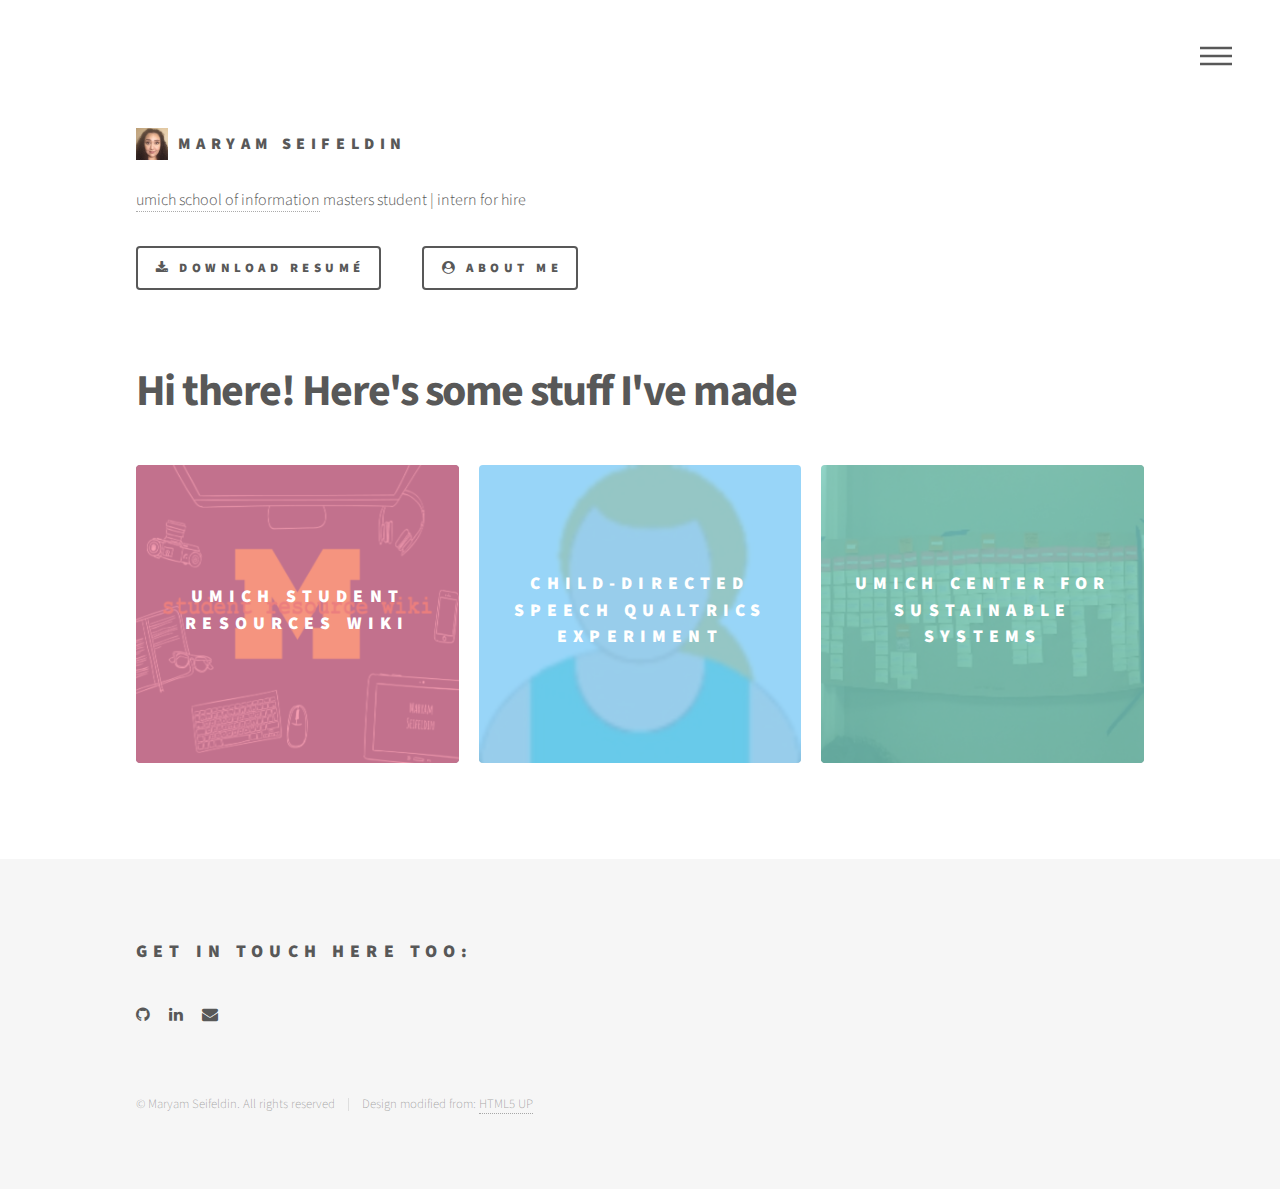
==== commit f6c34472: "fixed typos, added about me placeholder"" ====
--- a/index.html
+++ b/index.html
@@ -36,10 +36,10 @@
 						<h2>Menu</h2>
 						<ul>
 							<li><a href="index.html">Home</a></li>
+							<li><a href="aboutme.html">About Me</a></li>
 							<li><a href="msticki.html">UMich Student Resources Wiki</a></li>
 							<li><a href="qualtrics.html">Child-Directed Speech Qualtrics Experiment</a></li>
-							<li><a href="contextual-inquiry.html">Umich Center For Sustainable Systems</a></li>
-							<!-- <li><a href="elements.html">Elements</a></li> -->
+							<li><a href="contextual-inquiry.html">UMich Center For Sustainable Systems</a></li>
 						</ul>
 					</nav>
 
@@ -50,7 +50,8 @@
 								<p><a href="https://www.si.umich.edu/content/msi">umich school of information</a> masters student | intern for hire</p>
 							</header>
 							<header>
-								<a href="docs/MaryamSeifeldinResume.pdf" class="button special icon fa-download">Download Resumé</a>
+								<a href="docs/MaryamSeifeldinResume.pdf" class="button special icon fa-download" target="_blank">Download Resumé</a>
+								<a href="aboutme.html" class="button special icon fa-user-circle" target="_blank">About Me</a>
 							</header>
 
 					<h1>Hi there! Here's some stuff I've made<br /></h1>
--- a/assets/css/main.css
+++ b/assets/css/main.css
@@ -2455,7 +2455,7 @@
 		text-overflow: ellipsis;
 		text-transform: uppercase;
 		white-space: nowrap;
-		margin: 0 0 5em 0;
+		margin: 0 3em 5em 0;
 	}
 
 		input[type="submit"].icon:before,
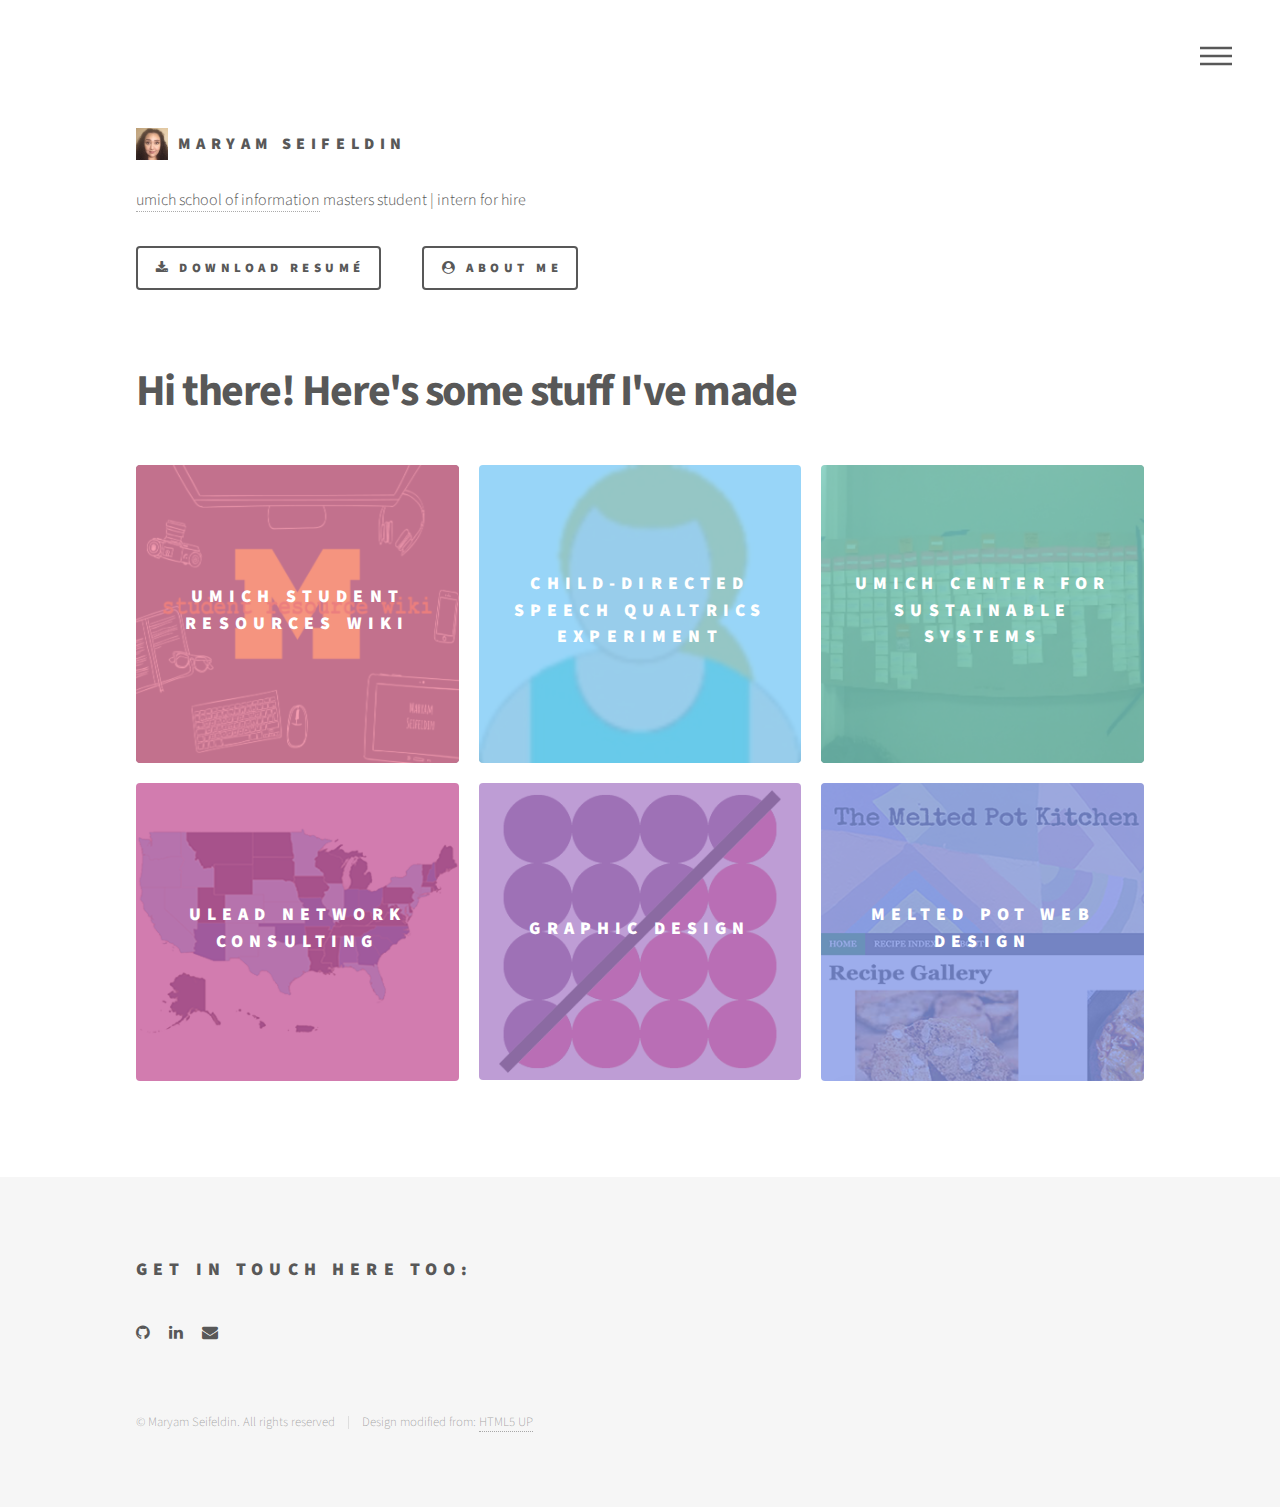
==== commit c1b14f63: "done with graphic and ulead" ====
--- a/index.html
+++ b/index.html
@@ -40,6 +40,9 @@
 							<li><a href="msticki.html">UMich Student Resources Wiki</a></li>
 							<li><a href="qualtrics.html">Child-Directed Speech Qualtrics Experiment</a></li>
 							<li><a href="contextual-inquiry.html">UMich Center For Sustainable Systems</a></li>
+							<li><a href="uLead.html">uLead Network Consulting</a></li>
+							<li><a href="graphic.html">Graphic Design Samples</a></li>
+							<li><a href="melted_pot.html">The Melted Pot Kitchen</a></li>
 						</ul>
 					</nav>
 
@@ -63,7 +66,7 @@
 									<a href="msticki.html" target="_blank">
 										<h2>UMich Student Resources Wiki</h2>
 										<div class="content">
-											<p>I designed a wiki to help students navigate their education.</p>
+											<p>I designed a wiki to help students navigate their education</p>
 										</div>
 									</a>
 								</article>
@@ -86,6 +89,51 @@
 										<h2>Umich Center For Sustainable Systems</h2>
 										<div class="content">
 											<p>I performed a contextual inquiry driven audit of a UMich research center with some fellow students</p>
+										</div>
+									</a>
+								</article>
+								<article class="style4">
+									<span class="image">
+										<img src="images/ulead.png" alt="image of color-coded map of the U.S." />
+									</span>
+									<a href="uLead.html" target="_blank">
+										<h2>uLead Network Consulting</h2>
+										<div class="content">
+											<p>I worked with some fellow students this semester to perform an audit of the ULead Network website using various user testing methodologies</p>
+										</div>
+									</a>
+								</article>
+<!-- 								<article class="style5">
+									<span class="image">
+										<img src="images/pic05.jpg" alt="" />
+									</span>
+									<a href="generic.html" target="_blank">
+										<h2>Graphic Design</h2>
+										<div class="content">
+											<p>Some demonstrations of my skills with the Adobe Creative Suite</p>
+										</div>
+									</a>
+								</article> -->
+								<article class="style5">
+									<span class="image">
+										<img src="images/logo2.png" alt="" />
+									</span>
+									<a href="graphic.html" target="_blank">
+										<h2>Graphic Design</h2>
+										<div class="content">
+											<p>Just a sample of my skills in applying graphic design theory & concepts in Adobe Photoshop & Illustrator</p>
+										</div>
+									</a>
+								</article>
+								</article>
+								<article class="style6">
+									<span class="image">
+										<img src="images/meltedpot.png" alt="" />
+									</span>
+									<a href="melted_pot.html" target="_blank">
+										<h2>Melted Pot Web Design</h2>
+										<div class="content">
+											<p>I've built the foundation of a recipe site, with some fun bells & whistles.</p>
 										</div>
 									</a>
 								</article>
--- a/assets/css/main.css
+++ b/assets/css/main.css
@@ -3311,4 +3311,21 @@
 				padding: 0 1.25em;
 			}
 
-		}+		}
+
+/*My Stuff*/
+
+
+.image.poster {
+			border:1px solid #021a40;
+		}
+
+figcaption{
+	font-size: .7em;
+}
+
+
+
+
+
+
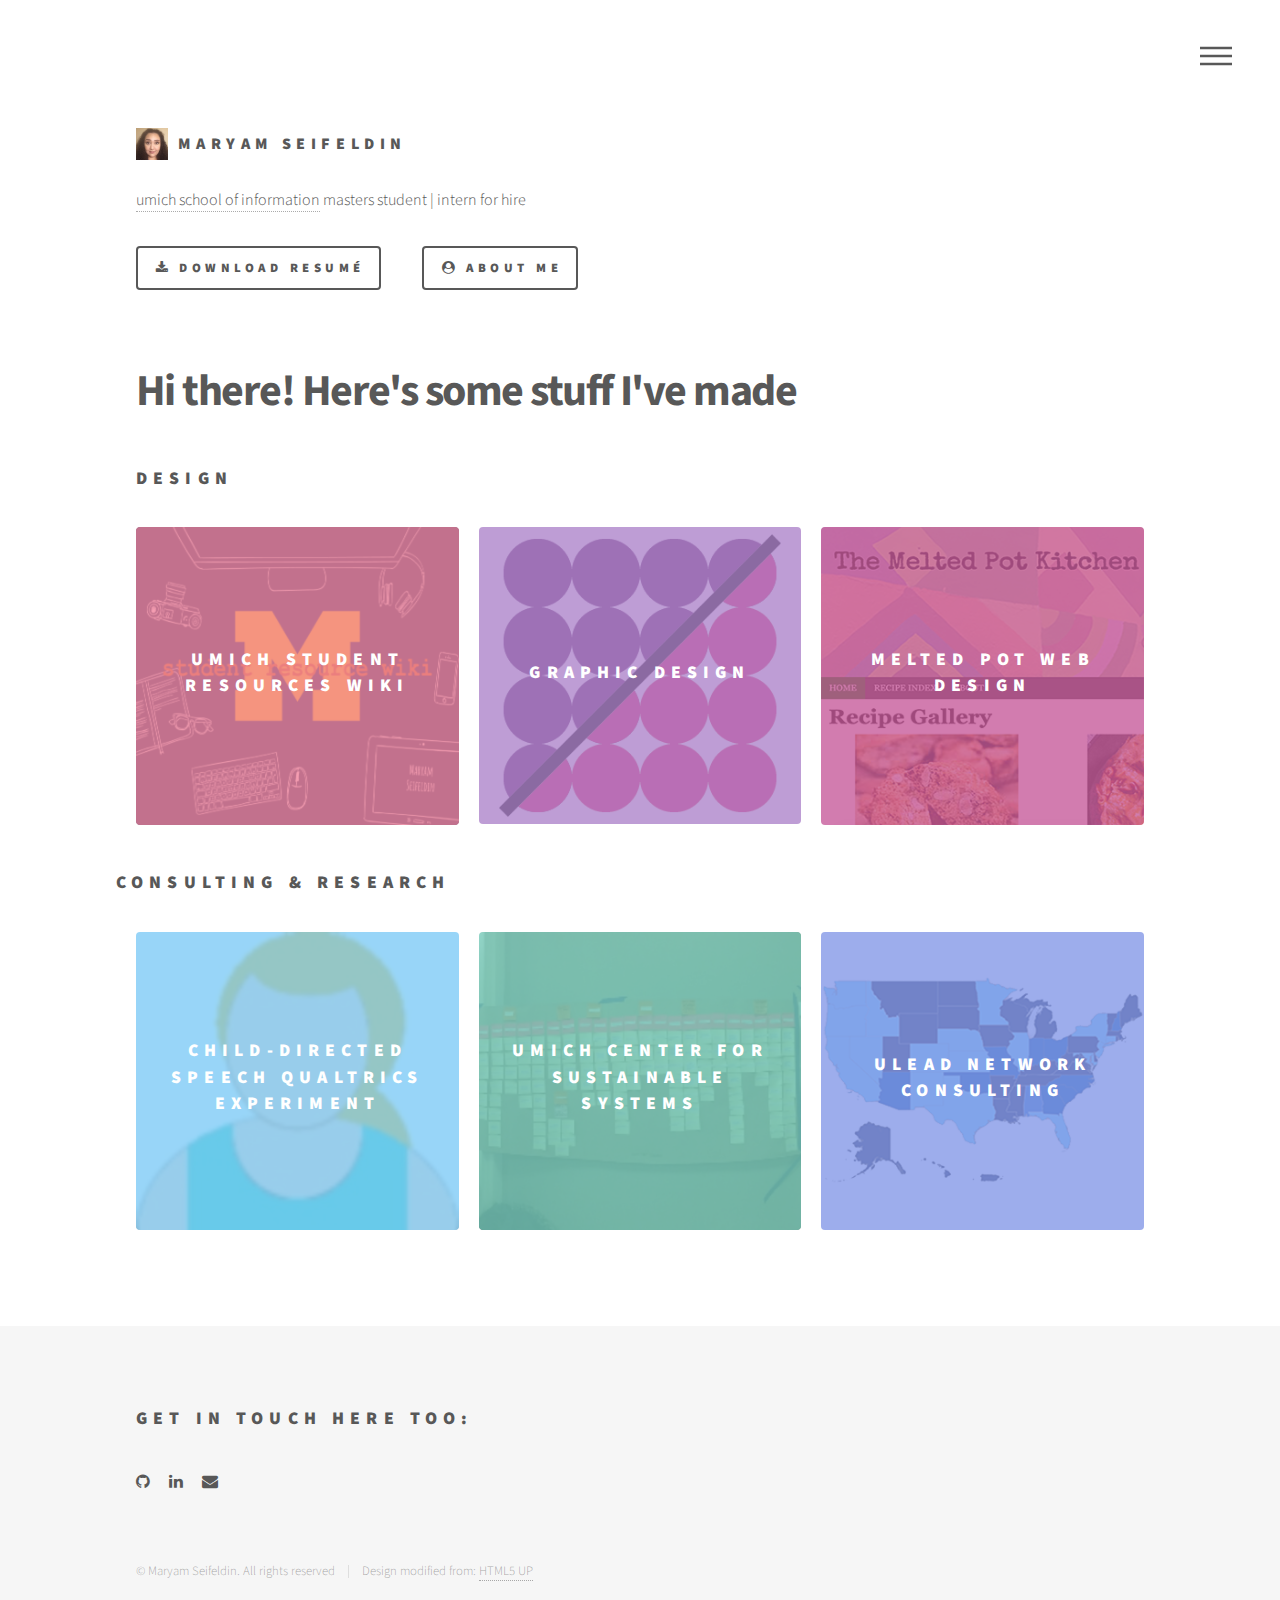
==== commit 6a504a7d: "organized landing page" ====
--- a/index.html
+++ b/index.html
@@ -58,6 +58,7 @@
 							</header>
 
 					<h1>Hi there! Here's some stuff I've made<br /></h1>
+					<h2 class = "frontpage">Design</h2>
 							<section class="tiles">
 								<article class="style1">
 									<span class="image">
@@ -70,6 +71,32 @@
 										</div>
 									</a>
 								</article>
+								<article class="style5">
+									<span class="image">
+										<img src="images/logo2.png" alt="" />
+									</span>
+									<a href="graphic.html" target="_blank">
+										<h2>Graphic Design</h2>
+										<div class="content">
+											<p>Just a sample of my skills in applying graphic design theory & concepts in Adobe Photoshop & Illustrator</p>
+										</div>
+									</a>
+								</article>
+								</article>
+								<article class="style4">
+									<span class="image">
+										<img src="images/meltedpot.png" alt="" />
+									</span>
+									<a href="melted_pot.html" target="_blank">
+										<h2>Melted Pot Web Design</h2>
+										<div class="content">
+											<p>I've built the foundation of a recipe site, with some fun bells & whistles.</p>
+										</div>
+									</a>
+								</article>
+								<h2 class = "frontpage">Consulting & Research</h2>
+								</section>
+								<section class="tiles">
 								<article class="style2">
 									<span class="image">
 										<img src="images/girl2.jpg" alt="headshot image of illustrated girl icon" />
@@ -92,7 +119,7 @@
 										</div>
 									</a>
 								</article>
-								<article class="style4">
+								<article class="style6">
 									<span class="image">
 										<img src="images/ulead.png" alt="image of color-coded map of the U.S." />
 									</span>
@@ -114,29 +141,7 @@
 										</div>
 									</a>
 								</article> -->
-								<article class="style5">
-									<span class="image">
-										<img src="images/logo2.png" alt="" />
-									</span>
-									<a href="graphic.html" target="_blank">
-										<h2>Graphic Design</h2>
-										<div class="content">
-											<p>Just a sample of my skills in applying graphic design theory & concepts in Adobe Photoshop & Illustrator</p>
-										</div>
-									</a>
-								</article>
-								</article>
-								<article class="style6">
-									<span class="image">
-										<img src="images/meltedpot.png" alt="" />
-									</span>
-									<a href="melted_pot.html" target="_blank">
-										<h2>Melted Pot Web Design</h2>
-										<div class="content">
-											<p>I've built the foundation of a recipe site, with some fun bells & whistles.</p>
-										</div>
-									</a>
-								</article>
+								
 							</section>
 						</div>
 					</div>
--- a/assets/css/main.css
+++ b/assets/css/main.css
@@ -3324,8 +3324,11 @@
 	font-size: .7em;
 }
 
-
-
-
-
-
+h2.frontpage{
+	margin-top: 5vh;
+}
+
+
+
+
+
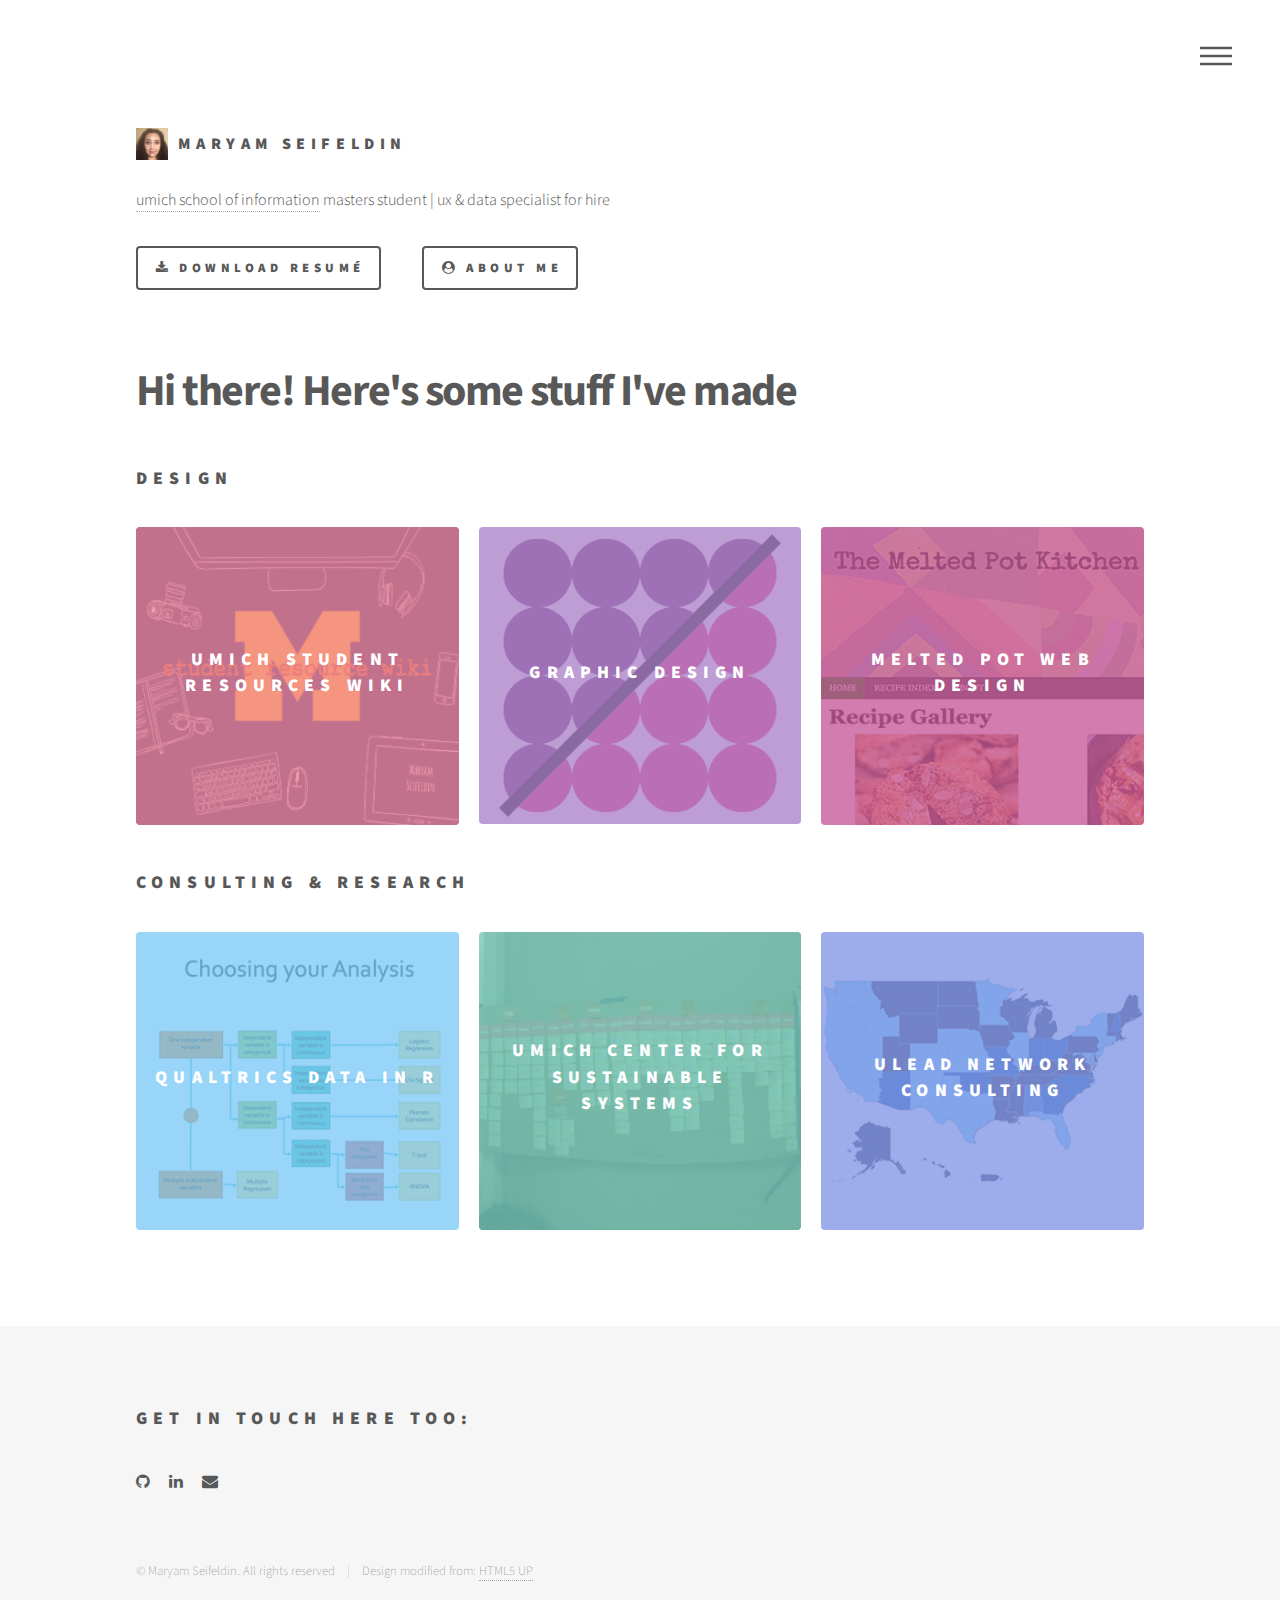
==== commit 10996a90: "moved CDS, added Qualtrics in R" ====
--- a/index.html
+++ b/index.html
@@ -38,7 +38,7 @@
 							<li><a href="index.html">Home</a></li>
 							<li><a href="aboutme.html">About Me</a></li>
 							<li><a href="msticki.html">UMich Student Resources Wiki</a></li>
-							<li><a href="qualtrics.html">Child-Directed Speech Qualtrics Experiment</a></li>
+							<li><a href="RDataGuide.html">R Data in Qualtrics Guide</a></li>
 							<li><a href="contextual-inquiry.html">UMich Center For Sustainable Systems</a></li>
 							<li><a href="uLead.html">uLead Network Consulting</a></li>
 							<li><a href="graphic.html">Graphic Design Samples</a></li>
@@ -50,7 +50,7 @@
 					<div id="main">
 						<div class="inner">
 							<header>
-								<p><a href="https://www.si.umich.edu/content/msi">umich school of information</a> masters student | intern for hire</p>
+								<p><a href="https://www.si.umich.edu/content/msi">umich school of information</a> masters student | ux & data specialist for hire</p>
 							</header>
 							<header>
 								<a href="docs/MaryamSeifeldinResume.pdf" class="button special icon fa-download" target="_blank">Download Resumé</a>
@@ -94,17 +94,20 @@
 										</div>
 									</a>
 								</article>
+
+
+								</section>
 								<h2 class = "frontpage">Consulting & Research</h2>
-								</section>
+								
 								<section class="tiles">
 								<article class="style2">
 									<span class="image">
-										<img src="images/girl2.jpg" alt="headshot image of illustrated girl icon" />
+										<img src="images/flowchart.png" alt="" />
 									</span>
-									<a href="qualtrics.html" target="_blank">
-										<h2>Child-Directed Speech Qualtrics Experiment</h2>
+									<a href="RDataGuide.html" target="_blank">
+										<h2>Qualtrics Data in R</h2>
 										<div class="content">
-											<p>I designed an experiment in Qualtrics to test test how people process "kiddie talk" </p>
+											<p>A site I built for my students in Psychology Research Methods</p>
 										</div>
 									</a>
 								</article>
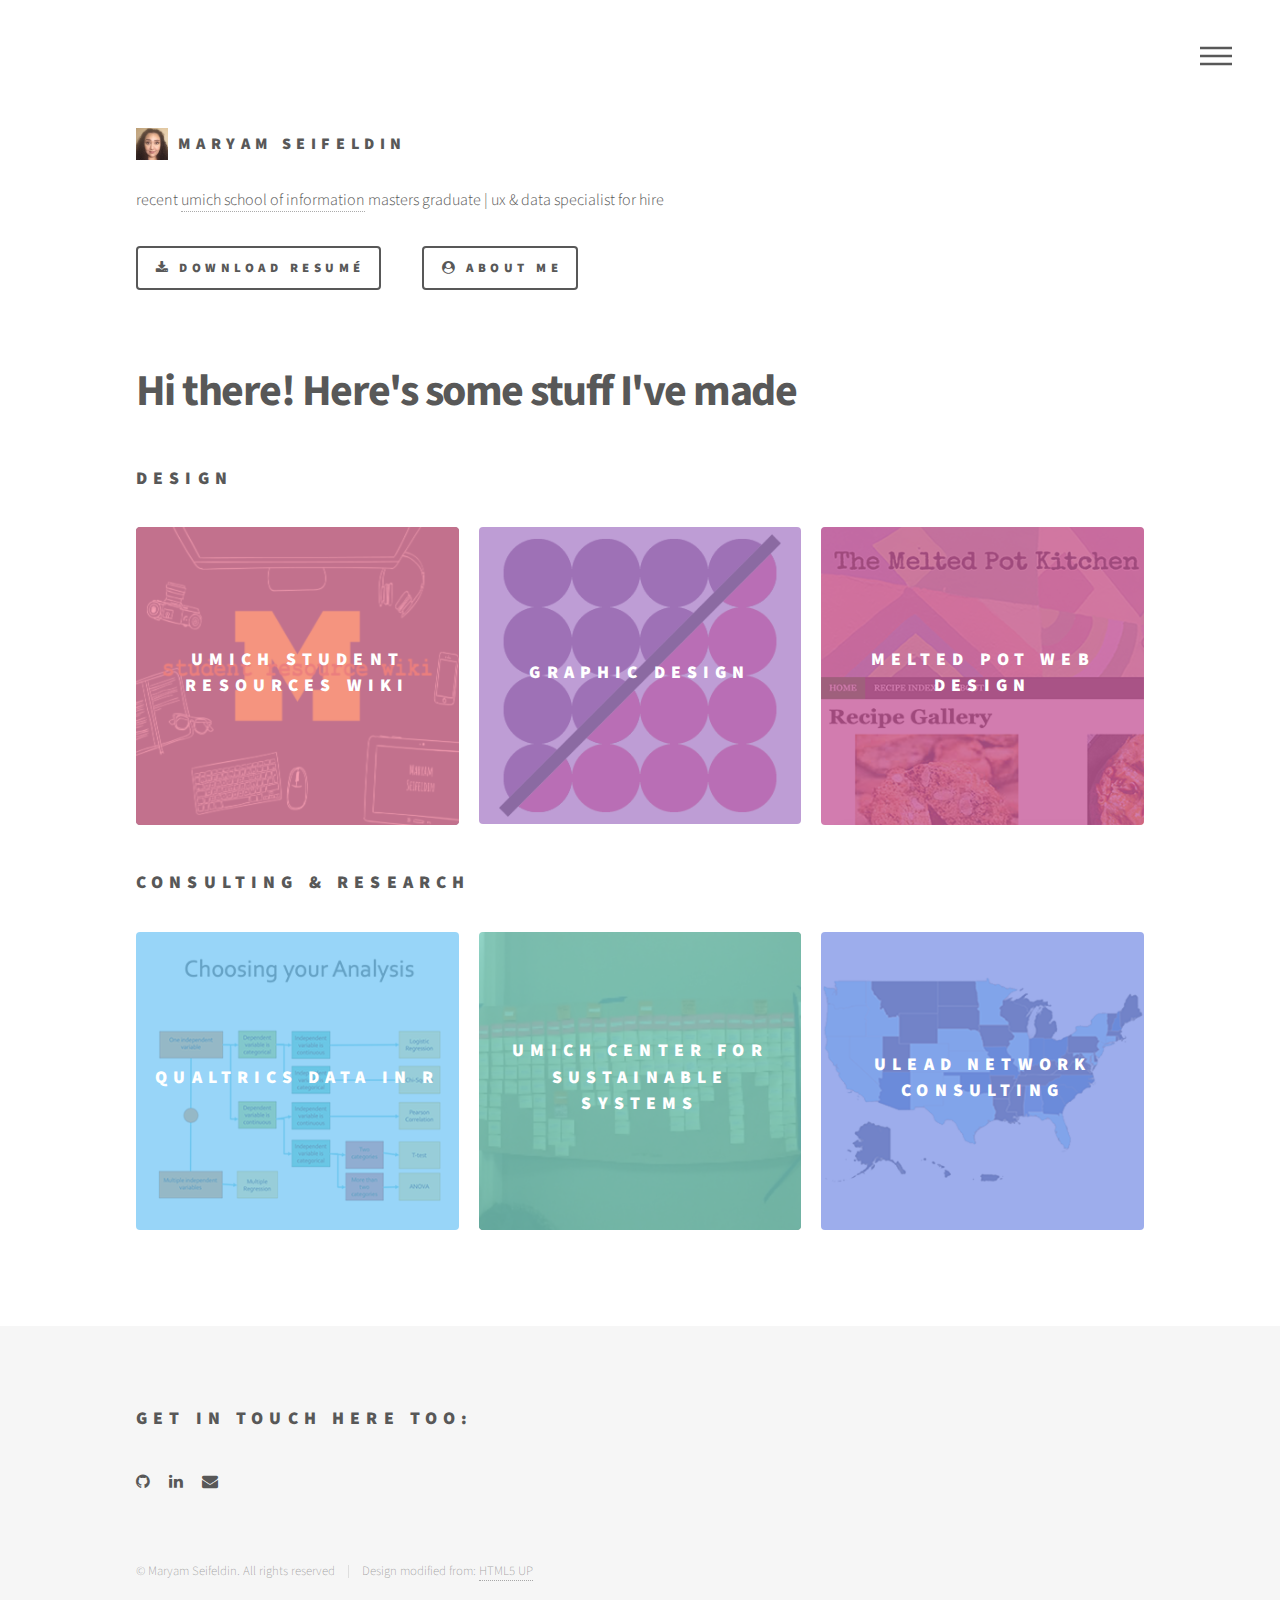
==== commit 3c9750e2: "update header" ====
--- a/index.html
+++ b/index.html
@@ -50,7 +50,7 @@
 					<div id="main">
 						<div class="inner">
 							<header>
-								<p><a href="https://www.si.umich.edu/content/msi">umich school of information</a> masters student | ux & data specialist for hire</p>
+								<p>recent <a href="https://www.si.umich.edu/content/msi">umich school of information</a> masters graduate | ux & data specialist for hire</p>
 							</header>
 							<header>
 								<a href="docs/MaryamSeifeldinResume.pdf" class="button special icon fa-download" target="_blank">Download Resumé</a>
